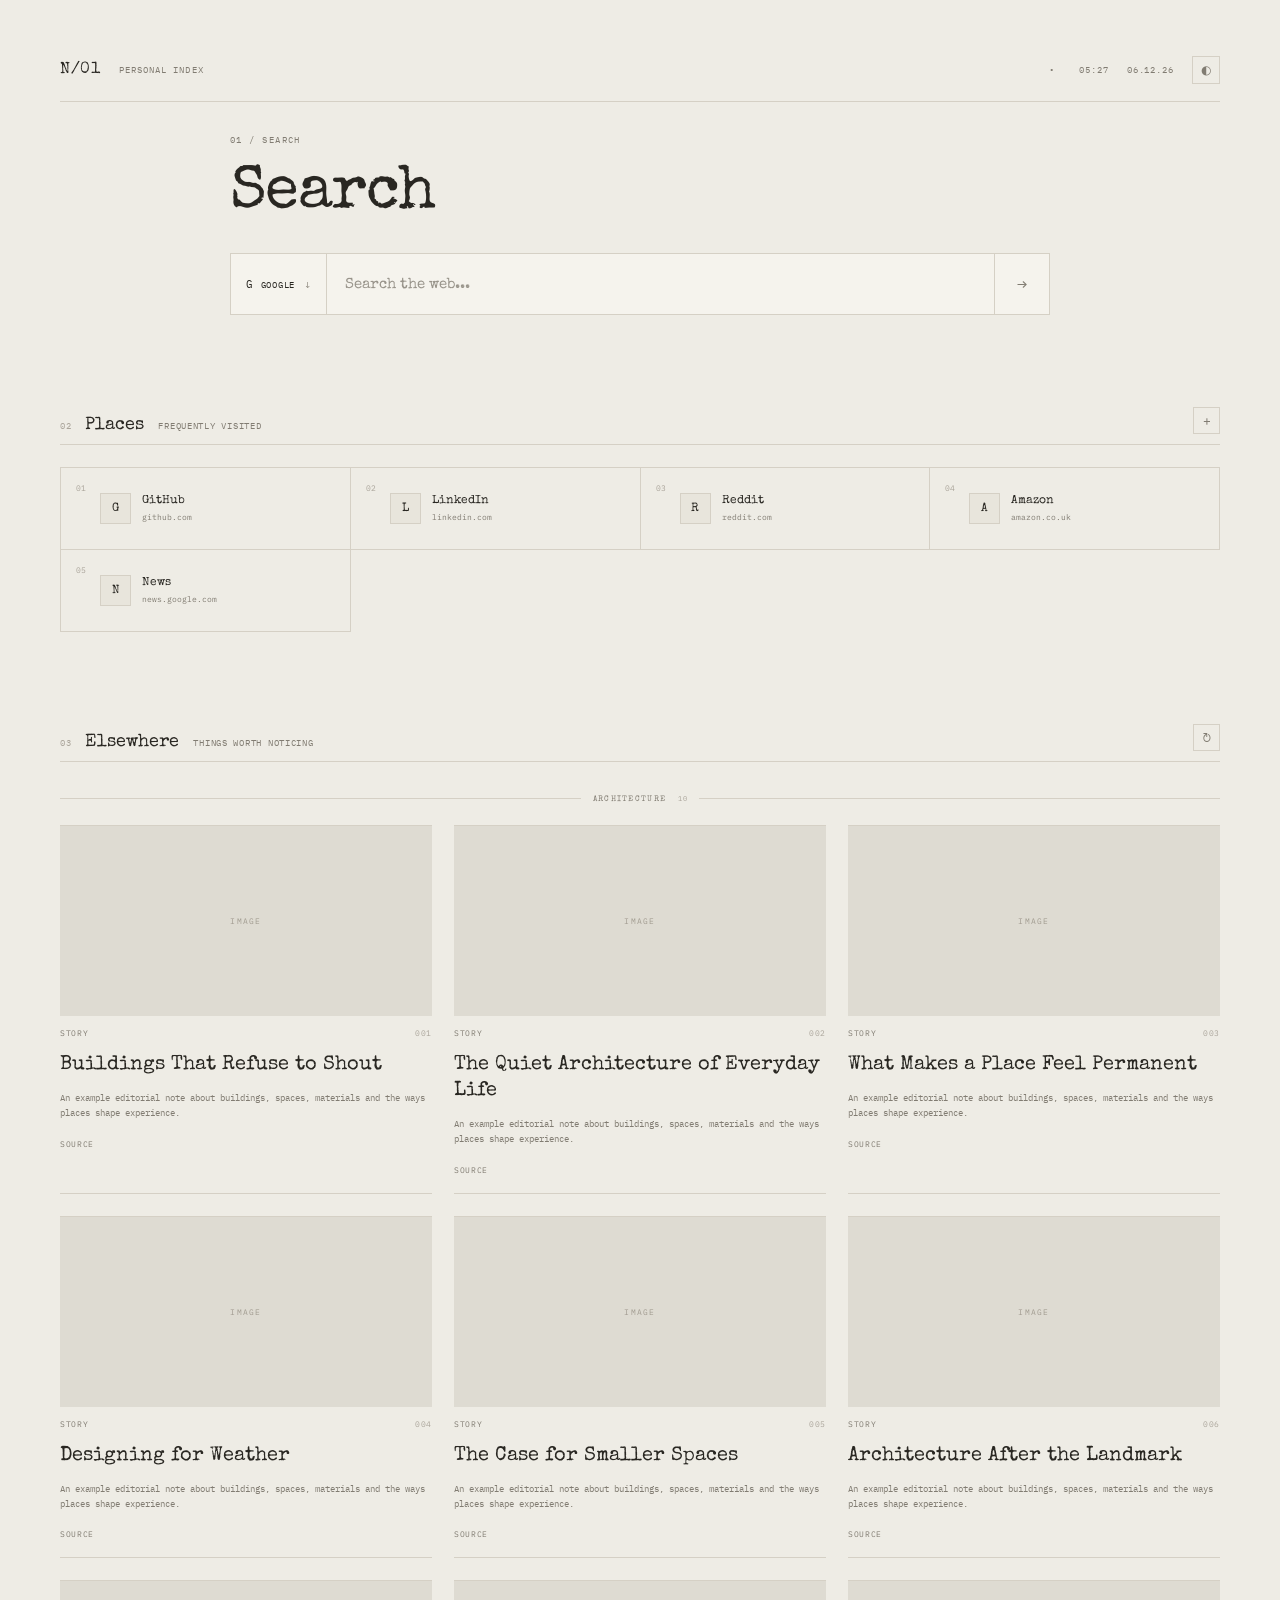
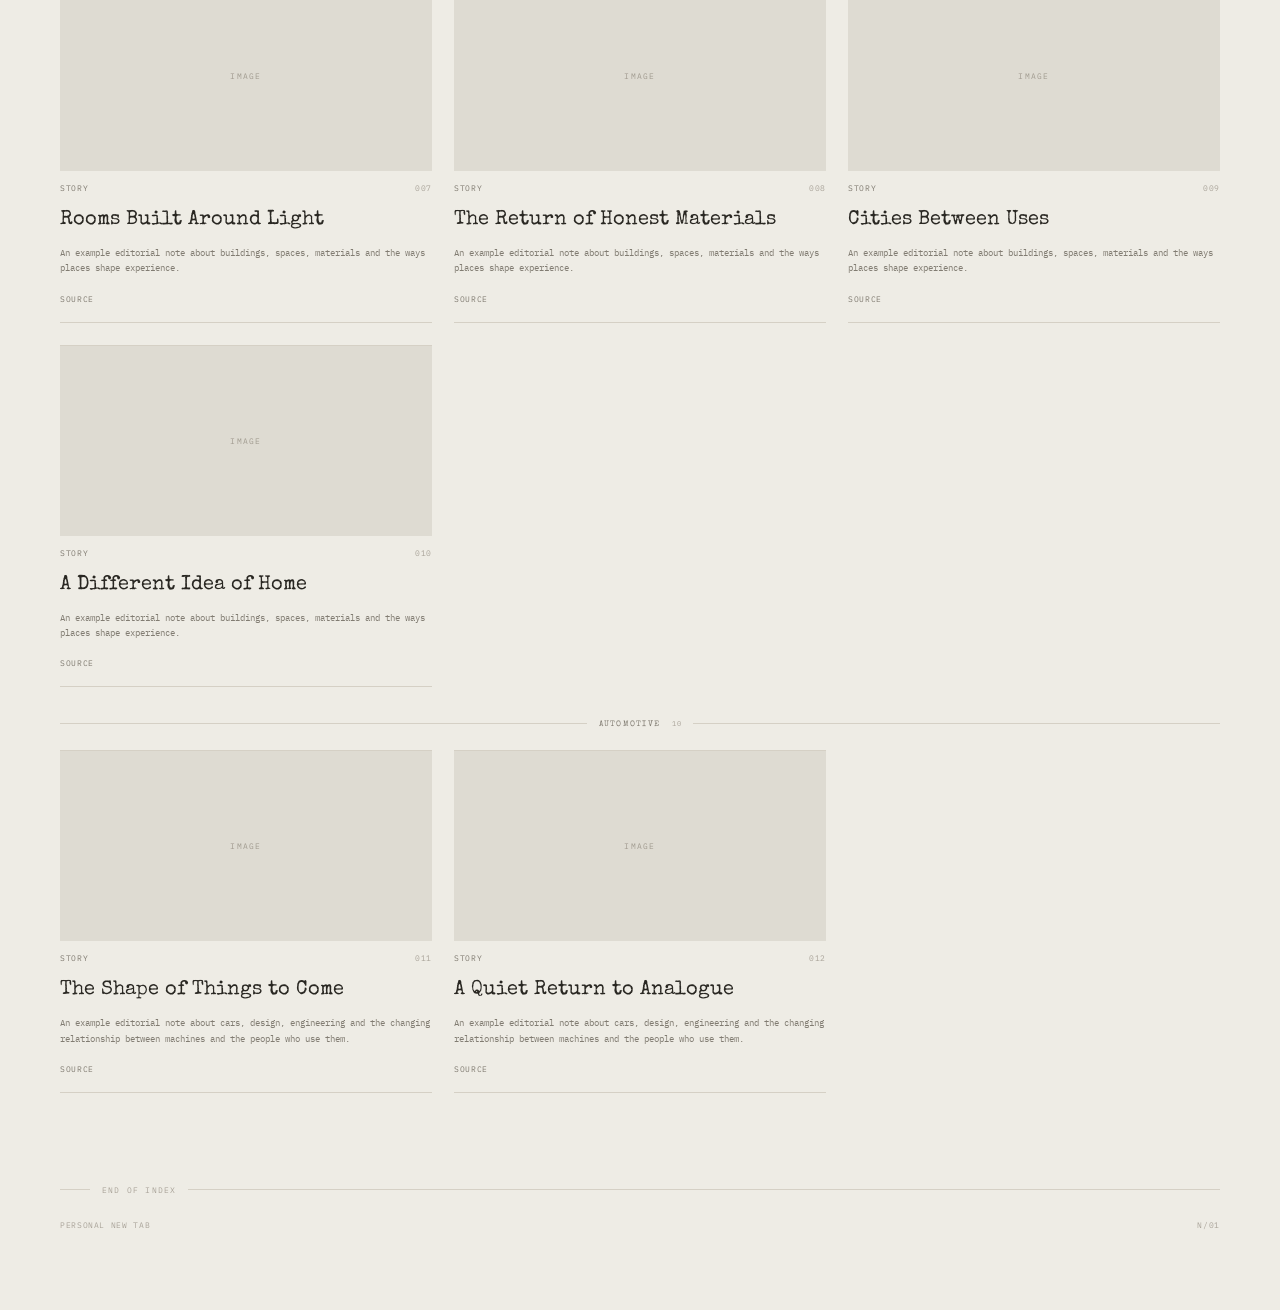
==== index.html @ 95b39cae "Place weather before clock" ====
<!DOCTYPE html>
<html lang="en">

<head>

    <meta charset="UTF-8">

    <meta
        name="viewport"
        content="width=device-width, initial-scale=1.0"
    >

    <title>New Tab</title>

    <link
        rel="preconnect"
        href="https://fonts.googleapis.com"
    >

    <link
        rel="preconnect"
        href="https://fonts.gstatic.com"
        crossorigin
    >

    <link
        href="https://fonts.googleapis.com/css2?family=IBM+Plex+Mono:wght@300;400;500&family=Special+Elite&display=swap"
        rel="stylesheet"
    >

    <link
        rel="stylesheet"
        href="style/main.css"
    >

</head>


<body>


<div class="page">


    <!-- ============================================================
         TOP BAR
         ============================================================ -->

    <header class="topbar">

        <div class="topbar-left">

            <div class="logo">
                N/01
            </div>

            <div class="location">
                PERSONAL INDEX
            </div>

        </div>


        <div class="topbar-right">

            <span
                class="weather"
                id="weather"
                title="Local weather"
                aria-label="Local weather"
                hidden
            >
                •
            </span>

            <span id="clock">
                14:23
            </span>

            <span id="date">
                19.09.26
            </span>

            <button
                class="theme-toggle"
                id="themeToggle"
                type="button"
                aria-label="Toggle light and dark mode"
                title="Toggle light and dark mode"
            >
                ◐
            </button>

        </div>

    </header>



    <!-- ============================================================
         SEARCH
         ============================================================ -->

    <section class="hero">

        <div class="hero-kicker">
            01 / SEARCH
        </div>

        <h1 class="hero-title">
            Search
        </h1>


        <form
            class="search"
            id="searchForm"
        >


            <div class="provider-wrapper">


                <button
                    class="search-provider"
                    id="providerButton"
                    type="button"
                    aria-haspopup="true"
                    aria-expanded="false"
                >

                    <span
                        class="search-provider-mark"
                        id="providerMark"
                    >
                        G
                    </span>

                    <span
                        class="provider-name"
                        id="providerName"
                    >
                        Google
                    </span>

                    <span class="search-provider-arrow">
                        ↓
                    </span>

                </button>


                <div
                    class="provider-menu"
                    id="providerMenu"
                >

                    <button
                        class="provider-option active"
                        data-provider="Google"
                        data-mark="G"
                        type="button"
                    >
                        Google
                    </button>

                    <button
                        class="provider-option"
                        data-provider="ChatGPT"
                        data-mark="C"
                        type="button"
                    >
                        ChatGPT
                    </button>

                    <button
                        class="provider-option"
                        data-provider="DuckDuckGo"
                        data-mark="D"
                        type="button"
                    >
                        DuckDuckGo
                    </button>

                </div>

            </div>


            <input
                id="searchInput"
                type="search"
                placeholder="Search the web..."
                autocomplete="off"
                aria-label="Search the web"
            >


            <button
                class="search-submit"
                type="submit"
                aria-label="Search"
            >
                →
            </button>


        </form>

    </section>



    <!-- ============================================================
         FREQUENT SITES
         ============================================================ -->

    <section class="section">


        <div class="section-header">


            <div class="section-heading">

                <span class="section-number">
                    02
                </span>

                <h2 class="section-title">
                    Places
                </h2>

                <p class="section-description">
                    Frequently visited
                </p>

            </div>


            <button
                class="section-action"
                id="placesEdit"
                type="button"
                aria-label="Choose sites"
                title="Choose sites"
            >
                +
            </button>


        </div>


        <div
            class="site-grid"
            id="siteGrid"
        ></div>


        <div
            class="places-modal"
            id="placesModal"
            hidden
        >

            <div
                class="places-modal-backdrop"
                data-places-close
            ></div>

            <div
                class="places-dialog"
                role="dialog"
                aria-modal="true"
                aria-labelledby="placesDialogTitle"
            >

                <div class="places-dialog-header">

                    <div>

                        <span class="places-dialog-kicker">
                            02 / PLACES
                        </span>

                        <h3
                            class="places-dialog-title"
                            id="placesDialogTitle"
                        >
                            Choose sites
                        </h3>

                    </div>

                    <button
                        class="places-dialog-close"
                        id="placesClose"
                        type="button"
                        aria-label="Close"
                    >
                        ×
                    </button>

                </div>

                <p class="places-dialog-description">
                    Select the sites you want to show on the page.
                </p>

                <div
                    class="places-options"
                    id="placesOptions"
                ></div>

                <div class="places-add">

                    <div class="places-add-heading">
                        Add a site
                    </div>

                    <div class="places-add-fields">

                        <input
                            id="newSiteName"
                            type="text"
                            placeholder="Name"
                            autocomplete="off"
                        >

                        <input
                            id="newSiteUrl"
                            type="url"
                            placeholder="https://example.com"
                            autocomplete="off"
                        >

                        <button
                            class="places-add-button"
                            id="addSiteButton"
                            type="button"
                        >
                            +
                        </button>

                    </div>

                </div>

                <div class="places-dialog-footer">

                    <button
                        class="places-dialog-button"
                        id="placesCancel"
                        type="button"
                    >
                        Cancel
                    </button>

                    <button
                        class="places-dialog-button primary"
                        id="placesSave"
                        type="button"
                    >
                        Save
                    </button>

                </div>

            </div>

        </div>



    <!-- ============================================================
         NEWS
         ============================================================ -->

    <section class="section">


        <div class="section-header">


            <div class="section-heading">

                <span class="section-number">
                    03
                </span>

                <h2 class="section-title">
                    Elsewhere
                </h2>

                <p class="section-description">
                    Things worth noticing
                </p>

            </div>


            <button
                class="section-action"
                type="button"
                aria-label="Refresh articles"
            >
                ↻
            </button>


        </div>


        <div
            class="article-grid"
            id="articleGrid"
        ></div>


        <template id="articleTemplate">

            <article class="article">

                <a
                    class="article-link"
                    href=""
                    target="_blank"
                    rel="noopener noreferrer"
                >

                    <div class="article-image">

                        <img
                            class="article-image-content"
                            src=""
                            alt=""
                            loading="lazy"
                        >

                        <span class="article-image-placeholder">
                            IMAGE
                        </span>

                    </div>

                    <div class="article-meta">

                        <span>
                            STORY
                        </span>

                        <span class="article-number">
                        </span>

                    </div>

                    <div class="article-content">

                        <h3 class="article-title">
                        </h3>

                        <p class="article-description">
                        </p>

                        <div class="article-footer">

                            <span>
                                SOURCE
                            </span>

                        </div>

                    </div>

                </a>

            </article>

        </template>


        <div
            class="article-sentinel"
            id="articleSentinel"
            aria-hidden="true"
        ></div>

    </section>



    <!-- ============================================================
         FOOTER
         ============================================================ -->

    <div class="divider">
        END OF INDEX
    </div>


    <footer class="footer">

        <span>
            PERSONAL NEW TAB
        </span>

        <span>
            N/01
        </span>

    </footer>


</div>


<script src="js/script.js"></script>

</body>

</html>
---- style/main.css ----
/* ================================================================
   DESIGN TOKENS — LIGHT LIMINAL
================================================================ */

:root {

    --background: #eeece5;

    --surface: #f5f3ed;

    --surface-subtle: #e8e5dc;

    --text: #292722;

    --muted: #817c72;

    --faint: #aaa49a;

    --line: #d5d0c5;

    --line-strong: #aaa397;

    --placeholder: #dedbd2;

    --placeholder-text: #a19b90;

    --font-display:
        "Special Elite",
        "Courier New",
        monospace;

    --font-mono:
        "IBM Plex Mono",
        "Courier New",
        monospace;

    --page-width: 1160px;
}


/* ================================================================
   DARK LIMINAL
================================================================ */

body.theme-dark {

    /*
     * Deep, desaturated blue rather than black.
     *
     * The small amount of blue keeps the page feeling cool and
     * nocturnal without turning it into a conventional "dark UI".
     */

    --background: #111820;

    --surface: #171f28;

    --surface-subtle: #202a34;

    --text: #d9dedf;

    --muted: #89949d;

    --faint: #59656f;

    --line: #303b45;

    --line-strong: #4a5863;

    --placeholder: #232d36;

    --placeholder-text: #626f79;
}


/* ================================================================
   SYSTEM THEME
================================================================ */

@media (prefers-color-scheme: dark) {

    body:not(.theme-light) {

        --background: #111820;

        --surface: #171f28;

        --surface-subtle: #202a34;

        --text: #d9dedf;

        --muted: #89949d;

        --faint: #59656f;

        --line: #303b45;

        --line-strong: #4a5863;

        --placeholder: #232d36;

        --placeholder-text: #626f79;
    }
}


/* ================================================================
   RESET
================================================================ */

* {
    box-sizing: border-box;
}

html,
body {
    margin: 0;
    min-height: 100%;
}

body {

    background:
        var(--background);

    color:
        var(--text);

    font-family:
        var(--font-mono);

    -webkit-font-smoothing:
        antialiased;

    transition:
        background 250ms ease,
        color 250ms ease;
}

button,
input {
    font: inherit;
}

button {
    cursor: pointer;
}

a {
    color: inherit;
    text-decoration: none;
}


/* ================================================================
   PAGE
================================================================ */

.page {

    width:
        calc(100% - 40px);

    max-width:
        var(--page-width);

    margin:
        0 auto;

    padding:
        38px 0 80px;
}


/* ================================================================
   WEATHER
================================================================ */

.weather {
    display: inline-grid;
    place-items: center;

    width: 18px;
    height: 18px;

    color: var(--muted);
}

.weather svg {
    width: 16px;
    height: 16px;

    fill: none;
    stroke: currentColor;
    stroke-width: 1.25;
    stroke-linecap: round;
    stroke-linejoin: round;
}


/* ================================================================
   TOP BAR
================================================================ */

.topbar {
    position: sticky;
    top: 0;
    z-index: 100;

    /* existing styles */
    display: flex;
    align-items: center;
    justify-content: space-between;
    height: 64px;
    border-bottom: 1px solid var(--line);
    background: var(--background);
}


.topbar-left {

    display:
        flex;

    align-items:
        center;

    gap:
        18px;
}


.logo {

    font-family:
        var(--font-display);

    font-size:
        16px;

    letter-spacing:
        0.04em;
}


.location {

    color:
        var(--muted);

    font-size:
        9px;

    letter-spacing:
        0.12em;

    text-transform:
        uppercase;
}


.topbar-right {

    display:
        flex;

    align-items:
        center;

    gap:
        18px;

    color:
        var(--muted);

    font-size:
        9px;

    letter-spacing:
        0.1em;

    text-transform:
        uppercase;
}


/* ================================================================
   THEME TOGGLE
================================================================ */

.theme-toggle {

    width:
        28px;

    height:
        28px;

    padding:
        0;

    border:
        1px solid var(--line);

    background:
        transparent;

    color:
        var(--muted);

    font-size:
        12px;

    line-height:
        1;

    transition:
        color 150ms ease,
        border-color 150ms ease;
}

.theme-toggle:hover {

    color:
        var(--text);

    border-color:
        var(--line-strong);
}


/* ================================================================
   HERO / SEARCH
================================================================ */

.hero {

    padding-top: 32px;

    width:
        min(820px, 100%);

    margin:
        0 auto;
}


.hero-kicker {

    margin-bottom:
        18px;

    color:
        var(--muted);

    font-size:
        9px;

    letter-spacing:
        0.16em;

    text-transform:
        uppercase;
}


.hero-title {

    margin:
        0 0 28px;

    font-family:
        var(--font-display);

    font-size:
        clamp(34px, 6vw, 62px);

    font-weight:
        normal;

    line-height:
        1;

    letter-spacing:
        -0.025em;
}


/* ================================================================
   SEARCH
================================================================ */

.search {

    display:
        flex;

    align-items:
        center;

    height:
        62px;

    border:
        1px solid var(--line);

    background:
        var(--surface);

    transition:
        border-color 150ms ease,
        background 150ms ease;
}


.search:focus-within {

    border-color:
        var(--line-strong);
}


.provider-wrapper {

    position:
        relative;

    height:
        100%;
}


.search-provider {

    display:
        flex;

    align-items:
        center;

    height:
        100%;

    padding:
        0 15px;

    border:
        0;

    border-right:
        1px solid var(--line);

    background:
        transparent;

    color:
        var(--text);

    font-size:
        9px;

    letter-spacing:
        0.08em;

    text-transform:
        uppercase;

    white-space:
        nowrap;
}


.search-provider-mark {

    margin-right:
        7px;

    font-size:
        11px;
}


.search-provider-arrow {

    margin-left:
        10px;

    color:
        var(--muted);
}


.search input {

    flex:
        1;

    min-width:
        0;

    height:
        100%;

    padding:
        0 18px;

    border:
        0;

    outline:
        0;

    background:
        transparent;

    color:
        var(--text);

    font-family:
        var(--font-display);

    font-size:
        15px;
}


.search input::placeholder {

    color:
        var(--muted);

    opacity:
        0.8;
}


.search-submit {

    width:
        55px;

    height:
        100%;

    border:
        0;

    border-left:
        1px solid var(--line);

    background:
        transparent;

    color:
        var(--muted);

    font-size:
        17px;
}


.search-submit:hover {

    color:
        var(--text);
}


/* ================================================================
   SEARCH PROVIDER MENU
================================================================ */

.provider-menu {

    position:
        absolute;

    top:
        68px;

    left:
        0;

    z-index:
        20;

    width:
        165px;

    padding:
        5px;

    border:
        1px solid var(--line);

    background:
        var(--surface);

    box-shadow:
        0 12px 30px rgba(20,30,40,0.08);

    display:
        none;
}


.provider-menu.open {
    display:
        block;
}


.provider-option {

    display:
        block;

    width:
        100%;

    padding:
        9px 10px;

    border:
        0;

    background:
        transparent;

    color:
        var(--muted);

    text-align:
        left;

    font-size:
        9px;

    letter-spacing:
        0.08em;

    text-transform:
        uppercase;
}


.provider-option:hover,
.provider-option.active {

    background:
        var(--surface-subtle);

    color:
        var(--text);
}


/* ================================================================
   SECTIONS
================================================================ */

.section {

    margin-top:
        92px;
}


.section-header {

    display:
        flex;

    align-items:
        flex-end;

    justify-content:
        space-between;

    margin-bottom:
        22px;

    padding-bottom:
        10px;

    border-bottom:
        1px solid var(--line);
}


.section-heading {

    display:
        flex;

    align-items:
        baseline;

    gap:
        14px;
}


.section-number {

    color:
        var(--faint);

    font-size:
        9px;

    letter-spacing:
        0.08em;
}


.section-title {

    margin:
        0;

    font-family:
        var(--font-display);

    font-size:
        18px;

    font-weight:
        normal;
}


.section-description {

    margin:
        0;

    color:
        var(--muted);

    font-size:
        9px;

    text-transform:
        uppercase;

    letter-spacing:
        0.08em;
}


.section-action {

    width:
        27px;

    height:
        27px;

    padding:
        0;

    border:
        1px solid var(--line);

    background:
        transparent;

    color:
        var(--muted);

    font-size:
        13px;
}


.section-action:hover {

    color:
        var(--text);

    border-color:
        var(--line-strong);
}


/* ================================================================
   FREQUENT SITES
================================================================ */

.site-grid {

    display:
        grid;

    grid-template-columns:
        repeat(4, minmax(0, 1fr));

    border-top:
        1px solid var(--line);

    border-left:
        1px solid var(--line);
}


.site {

    position:
        relative;

    display:
        flex;

    align-items:
        center;

    min-height:
        82px;

    padding:
        15px;

    border-right:
        1px solid var(--line);

    border-bottom:
        1px solid var(--line);

    background:
        transparent;
}


.site:hover {

    background:
        var(--surface);
}


.site-index {

    align-self:
        flex-start;

    margin-right:
        14px;

    color:
        var(--faint);

    font-size:
        8px;
}


.site-icon {

    width:
        31px;

    height:
        31px;

    flex:
        0 0 auto;

    display:
        grid;

    place-items:
        center;

    margin-right:
        11px;

    border:
        1px solid var(--line);

    background:
        var(--surface-subtle);

    font-family:
        var(--font-display);

    font-size:
        12px;
}


.site-info {
    min-width:
        0;
}


.site-name {

    display:
        block;

    overflow:
        hidden;

    font-family:
        var(--font-display);

    font-size:
        12px;

    white-space:
        nowrap;

    text-overflow:
        ellipsis;
}


.site-url {

    display:
        block;

    margin-top:
        5px;

    overflow:
        hidden;

    color:
        var(--muted);

    font-size:
        8px;

    white-space:
        nowrap;

    text-overflow:
        ellipsis;
}


.site-remove {

    position:
        absolute;

    top:
        6px;

    right:
        7px;

    width:
        17px;

    height:
        17px;

    padding:
        0;

    border:
        0;

    background:
        transparent;

    color:
        var(--faint);

    font-size:
        13px;
}


.site-remove:hover {

    color:
        var(--text);
}


/* ================================================================
   ARTICLE CATEGORY MARKERS
================================================================ */

.article-category-marker {
    grid-column: 1 / -1;

    display: flex;
    align-items: center;

    gap: 12px;

    margin: 10px 0 0;

    color: var(--faint);

    font-size: 8px;

    letter-spacing: 0.16em;
    text-transform: uppercase;
}

.article-category-rule {
    flex: 1;

    height: 1px;

    background: var(--line);
}

.article-category-label {
    font-family: var(--font-display);

    color: var(--muted);

    white-space: nowrap;
}

.article-category-count {
    color: var(--faint);

    font-size: 7px;
    letter-spacing: 0.08em;
}



/* ================================================================
   ARTICLES
================================================================ */

.article-grid {

    display:
        grid;

    grid-template-columns:
        repeat(3, minmax(0, 1fr));

    gap:
        22px;
}


.article {

    display:
        flex;

    flex-direction:
        column;

    min-width:
        0;

    border-top:
        1px solid var(--line);

    border-bottom:
        1px solid var(--line);

    background:
        transparent;
}


.article:hover {

    background:
        var(--surface);
}


.article-image {

    width:
        100%;

    height:
        190px;

    display:
        grid;

    place-items:
        center;

    background:
        var(--placeholder);

    color:
        var(--placeholder-text);

    font-size:
        8px;

    letter-spacing:
        0.16em;
}


.article-meta {

    display:
        flex;

    align-items:
        center;

    justify-content:
        space-between;

    padding:
        12px 0 0;

    color:
        var(--muted);

    font-size:
        8px;

    letter-spacing:
        0.08em;

    text-transform:
        uppercase;
}


.article-number {

    color:
        var(--faint);
}


.article-content {

    padding:
        14px 0 18px;
}


.article-title {

    margin:
        0;

    font-family:
        var(--font-display);

    font-size:
        20px;

    font-weight:
        normal;

    line-height:
        1.3;
}


.article-description {

    margin:
        12px 0 18px;

    color:
        var(--muted);

    font-size:
        9px;

    line-height:
        1.7;
}


.article-footer {

    display:
        flex;

    justify-content:
        space-between;

    color:
        var(--muted);

    font-size:
        8px;

    letter-spacing:
        0.08em;

    text-transform:
        uppercase;
}


/* ================================================================
   DIVIDER / FOOTER
================================================================ */

.divider {

    display:
        flex;

    align-items:
        center;

    gap:
        12px;

    margin-top:
        90px;

    color:
        var(--faint);

    font-size:
        8px;

    letter-spacing:
        0.15em;

    text-transform:
        uppercase;
}


.divider::before {

    content:
        "";

    width:
        30px;

    height:
        1px;

    background:
        var(--line);
}


.divider::after {

    content:
        "";

    flex:
        1;

    height:
        1px;

    background:
        var(--line);
}


.footer {

    display:
        flex;

    justify-content:
        space-between;

    margin-top:
        25px;

    color:
        var(--faint);

    font-size:
        8px;

    letter-spacing:
        0.08em;

    text-transform:
        uppercase;
}


/* ================================================================
   MOBILE
================================================================ */

@media (max-width: 699px) {

    .page {

        width:
            calc(100% - 28px);

        padding:
            24px 0 55px;
    }


    .topbar {

        margin-bottom:
            55px;
    }


    .location {

        display:
            none;
    }


    .topbar-right {

        gap:
            10px;
    }


    .hero-title {

        font-size:
            clamp(34px, 12vw, 58px);
    }


    .search {

        height:
            56px;
    }


    .search-provider {

        padding:
            0 11px;
    }


    .search-provider .provider-name,
    .search-provider-arrow {

        display:
            none;
    }


    .search input {

        padding:
            0 12px;

        font-size:
            14px;
    }


    .section {

        margin-top:
            65px;
    }


    .section-header {

        align-items:
            center;
    }


    .section-description {

        display:
            none;
    }


    .site-grid {

        grid-template-columns:
            repeat(2, minmax(0, 1fr));
    }


    .site {

        min-height:
            70px;

        padding:
            10px;
    }


    .site-index {

        display:
            none;
    }


    .article-grid {

        grid-template-columns:
            1fr;

        gap:
            35px;
    }


    .article-image {

        height:
            180px;
    }


    .article-title {

        font-size:
            19px;
    }


    .divider {

        margin-top:
            65px;
    }
}


/* ================================================================
   VERY SMALL MOBILE
================================================================ */

@media (max-width: 380px) {

    .site-grid {

        grid-template-columns:
            1fr;
    }


    .hero-title {

        font-size:
            36px;
    }
}


/* ================================================================
   DYNAMIC ARTICLE IMAGES
================================================================ */

.article-link {
    display: block;
    height: 100%;
}


.article-image {
    position: relative;
    overflow: hidden;
}


.article-image-content {
    display: block;
    width: 100%;
    height: 100%;
    object-fit: cover;
}


.article-image-placeholder {
    position: absolute;
    inset: 0;

    display: grid;
    place-items: center;

    color: var(--placeholder-text);
}


.article-image-content[hidden],
.article-image-placeholder[hidden] {
    display: none;
}


.article-error {
    grid-column: 1 / -1;

    margin: 0;
    padding: 32px 0;

    color: var(--muted);

    font-size: 9px;
    line-height: 1.7;
    text-transform: uppercase;
    letter-spacing: 0.08em;
}


/* ================================================================
   INFINITE ARTICLE SCROLL
================================================================ */

.article-sentinel {
    width: 100%;
    height: 1px;
    margin-top: 1px;
}


/* ================================================================
   PLACES DIALOG
================================================================ */

body.places-modal-open {
    overflow: hidden;
}


.places-modal {
    position: fixed;
    inset: 0;
    z-index: 200;
}


.places-modal-backdrop {
    position: absolute;
    inset: 0;
    background: rgba(20, 25, 30, 0.38);
}


.places-dialog {
    position: relative;
    width: min(520px, calc(100% - 28px));
    max-height: calc(100vh - 40px);
    margin: 20px auto;
    overflow: auto;
    padding: 24px;
    border: 1px solid var(--line-strong);
    background: var(--surface);
    box-shadow: 0 24px 70px rgba(20, 25, 30, 0.18);
}


.places-dialog-header {
    display: flex;
    align-items: flex-start;
    justify-content: space-between;
    gap: 20px;
}


.places-dialog-kicker {
    display: block;
    margin-bottom: 8px;
    color: var(--muted);
    font-size: 8px;
    letter-spacing: 0.16em;
}


.places-dialog-title {
    margin: 0;
    font-family: var(--font-display);
    font-size: 22px;
    font-weight: normal;
}


.places-dialog-close {
    width: 28px;
    height: 28px;
    flex: 0 0 auto;
    padding: 0;
    border: 1px solid var(--line);
    background: transparent;
    color: var(--muted);
    font-size: 16px;
    line-height: 1;
}

.places-dialog-close:hover {
    color: var(--text);
    border-color: var(--line-strong);
}


.places-dialog-description {
    margin: 12px 0 18px;
    color: var(--muted);
    font-size: 9px;
    line-height: 1.7;
}


.places-options {
    border-top: 1px solid var(--line);
    border-left: 1px solid var(--line);
}


.places-option {
    display: flex;
    align-items: center;
    gap: 11px;
    min-height: 58px;
    padding: 10px 11px;
    border-right: 1px solid var(--line);
    border-bottom: 1px solid var(--line);
    cursor: pointer;
}

.places-option:hover {
    background: var(--surface-subtle);
}


.places-option input {
    width: 14px;
    height: 14px;
    margin: 0;
    accent-color: var(--text);
}


.places-option-icon {
    width: 27px;
    height: 27px;
    display: grid;
    place-items: center;
    flex: 0 0 auto;
    border: 1px solid var(--line);
    background: var(--surface-subtle);
    font-family: var(--font-display);
    font-size: 11px;
}


.places-option-info {
    min-width: 0;
    flex: 1;
}


.places-option-name,
.places-option-url {
    display: block;
    overflow: hidden;
    white-space: nowrap;
    text-overflow: ellipsis;
}

.places-option-name {
    font-family: var(--font-display);
    font-size: 11px;
}

.places-option-url {
    margin-top: 4px;
    color: var(--muted);
    font-size: 8px;
}


.places-option-remove {
    width: 22px;
    height: 22px;
    flex: 0 0 auto;
    padding: 0;
    border: 0;
    background: transparent;
    color: var(--faint);
    font-size: 14px;
}

.places-option-remove:hover {
    color: var(--text);
}


.places-add {
    margin-top: 18px;
    padding-top: 16px;
    border-top: 1px solid var(--line);
}


.places-add-heading {
    margin-bottom: 9px;
    color: var(--muted);
    font-size: 8px;
    letter-spacing: 0.12em;
    text-transform: uppercase;
}


.places-add-fields {
    display: grid;
    grid-template-columns: 1fr 1.5fr 34px;
    gap: 8px;
}


.places-add-fields input {
    min-width: 0;
    height: 35px;
    padding: 0 10px;
    border: 1px solid var(--line);
    outline: 0;
    background: transparent;
    color: var(--text);
    font-size: 9px;
}

.places-add-fields input:focus {
    border-color: var(--line-strong);
}


.places-add-button {
    height: 35px;
    padding: 0;
    border: 1px solid var(--line);
    background: transparent;
    color: var(--muted);
    font-size: 15px;
}

.places-add-button:hover {
    color: var(--text);
    border-color: var(--line-strong);
}


.places-dialog-footer {
    display: flex;
    justify-content: flex-end;
    gap: 8px;
    margin-top: 20px;
}


.places-dialog-button {
    min-width: 82px;
    height: 35px;
    padding: 0 12px;
    border: 1px solid var(--line);
    background: transparent;
    color: var(--muted);
    font-size: 9px;
    letter-spacing: 0.06em;
    text-transform: uppercase;
}

.places-dialog-button:hover {
    color: var(--text);
    border-color: var(--line-strong);
}

.places-dialog-button.primary {
    background: var(--surface-subtle);
    color: var(--text);
}


@media (max-width: 520px) {

    .places-dialog {
        margin: 12px auto;
        padding: 18px;
    }

    .places-add-fields {
        grid-template-columns: 1fr;
    }

    .places-add-button {
        width: 100%;
    }
}
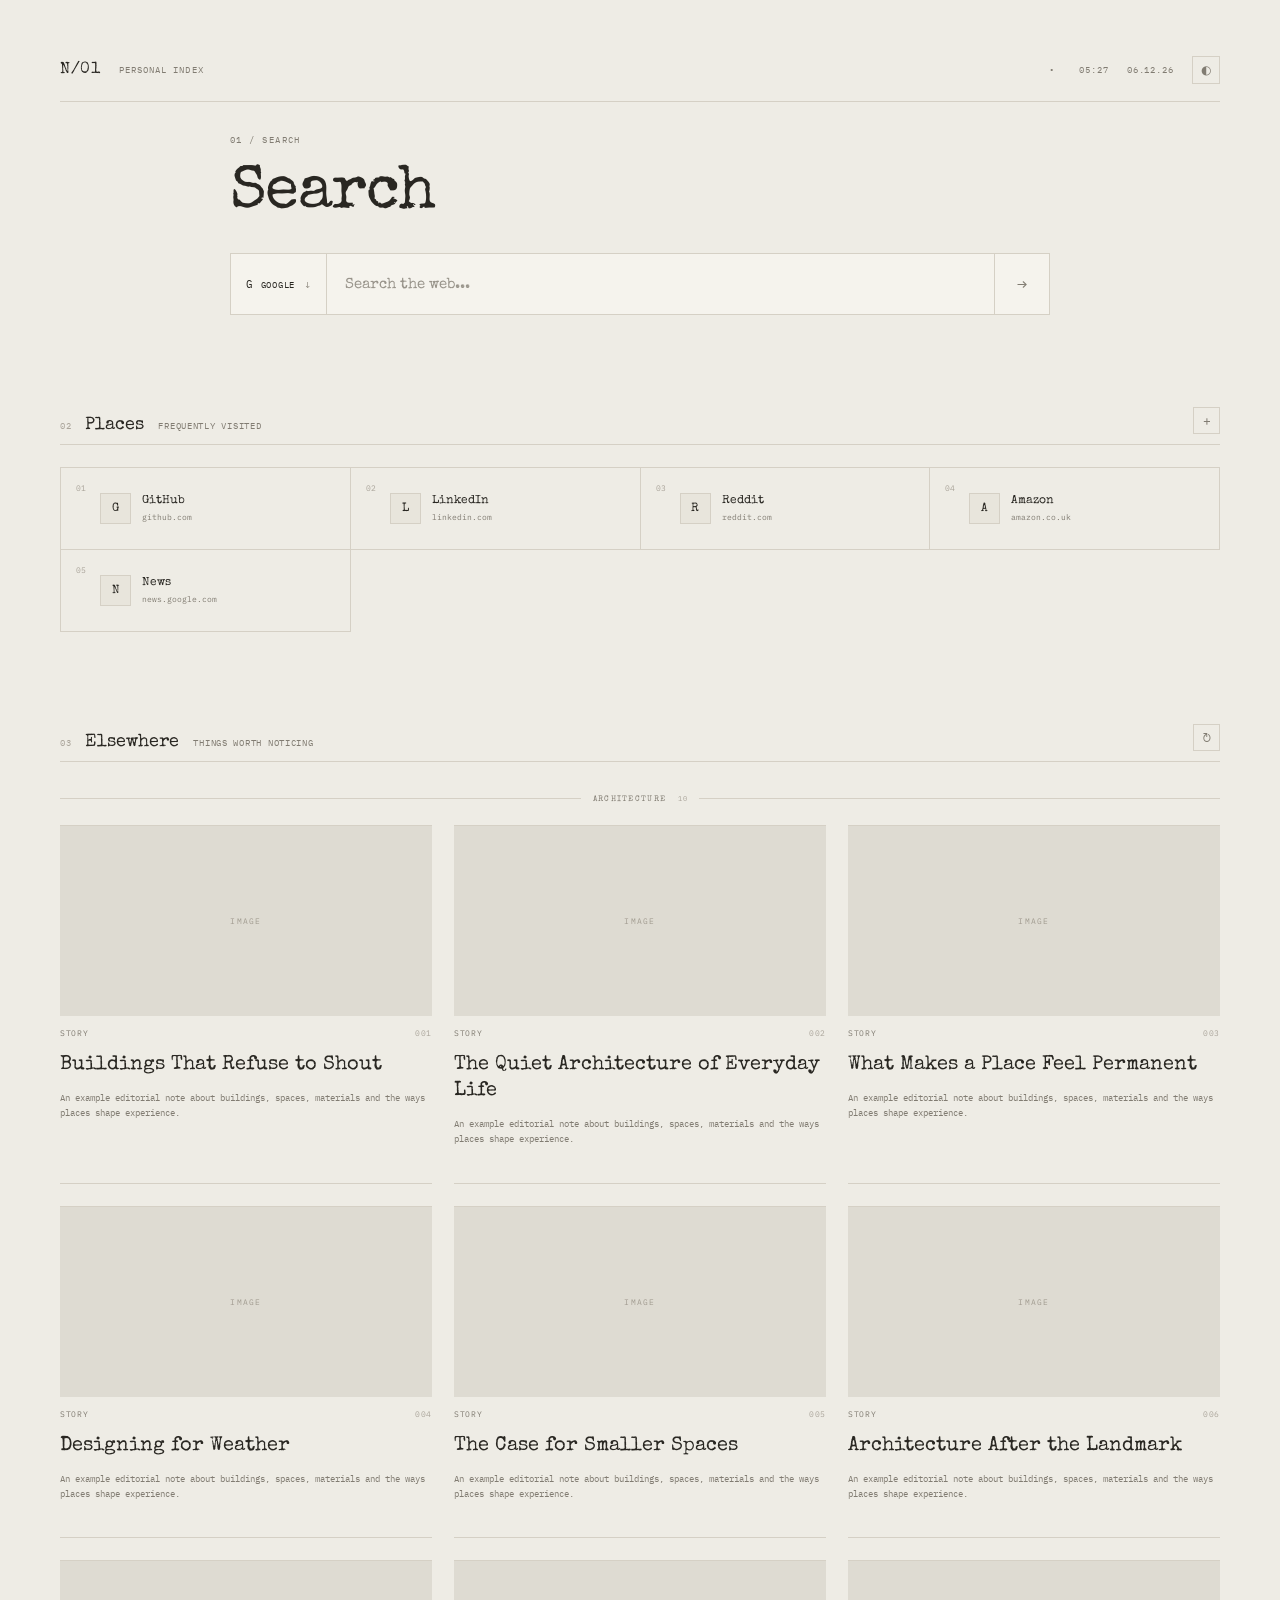
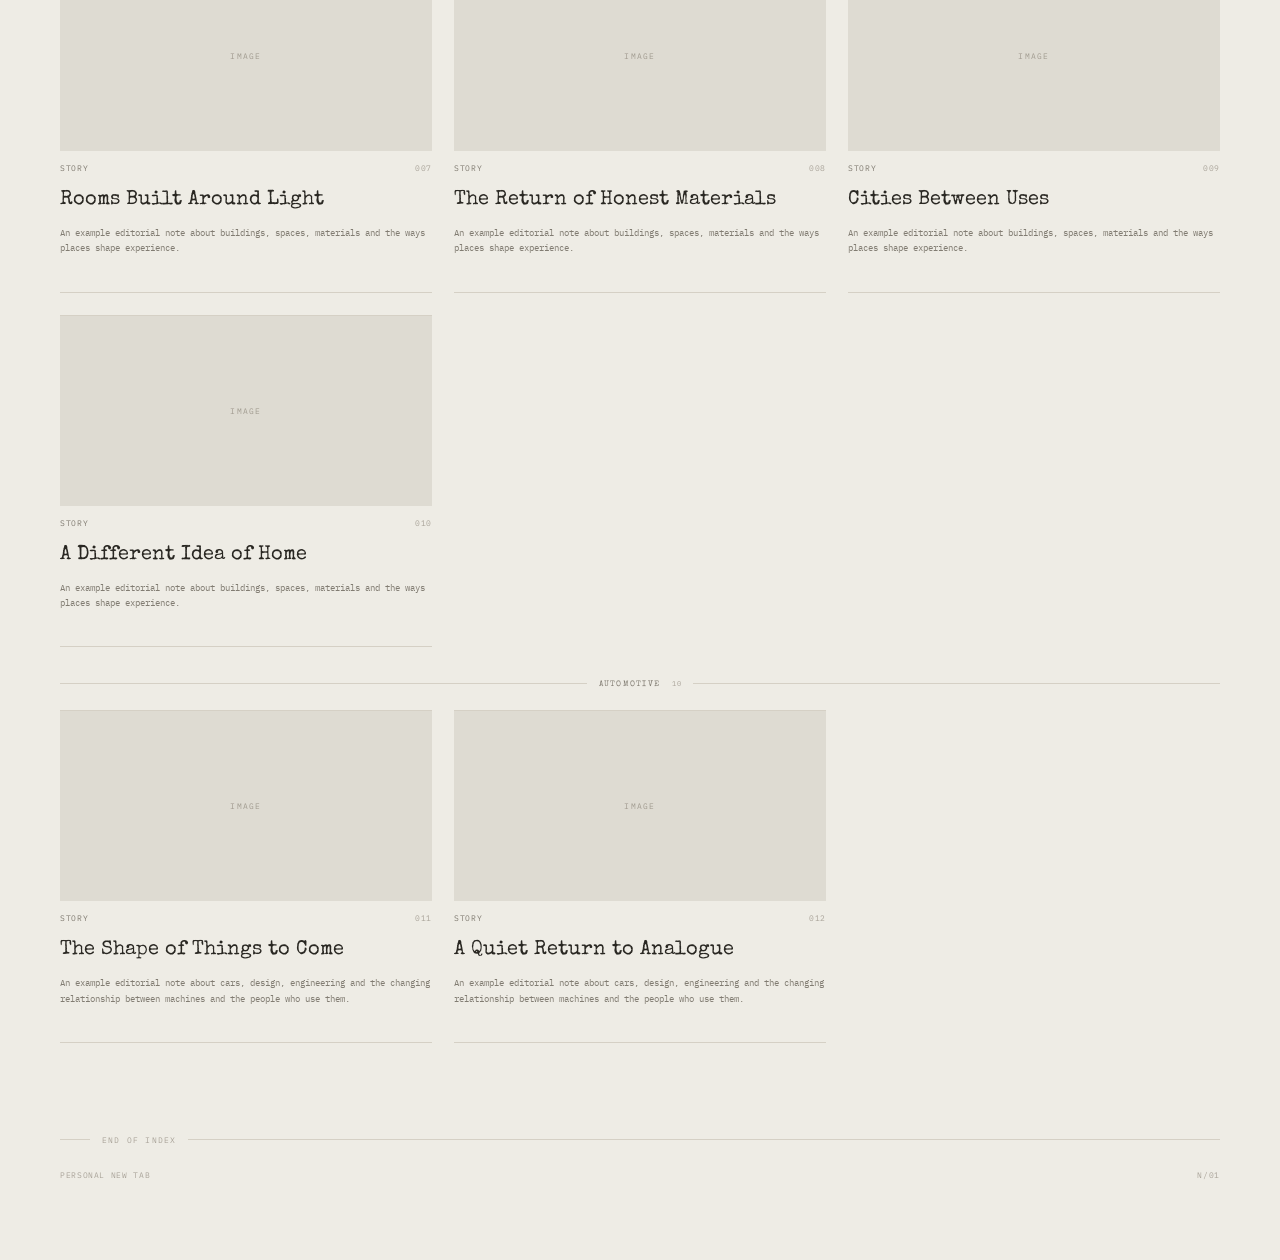
==== commit 143465af: "Make article refresh button functional" ====
--- a/index.html
+++ b/index.html
@@ -402,8 +402,10 @@
 
             <button
                 class="section-action"
+                id="refreshArticles"
                 type="button"
                 aria-label="Refresh articles"
+                title="Refresh articles"
             >
                 ↻
             </button>
@@ -465,8 +467,7 @@
 
                         <div class="article-footer">
 
-                            <span>
-                                SOURCE
+                            <span class="article-source">
                             </span>
 
                         </div>
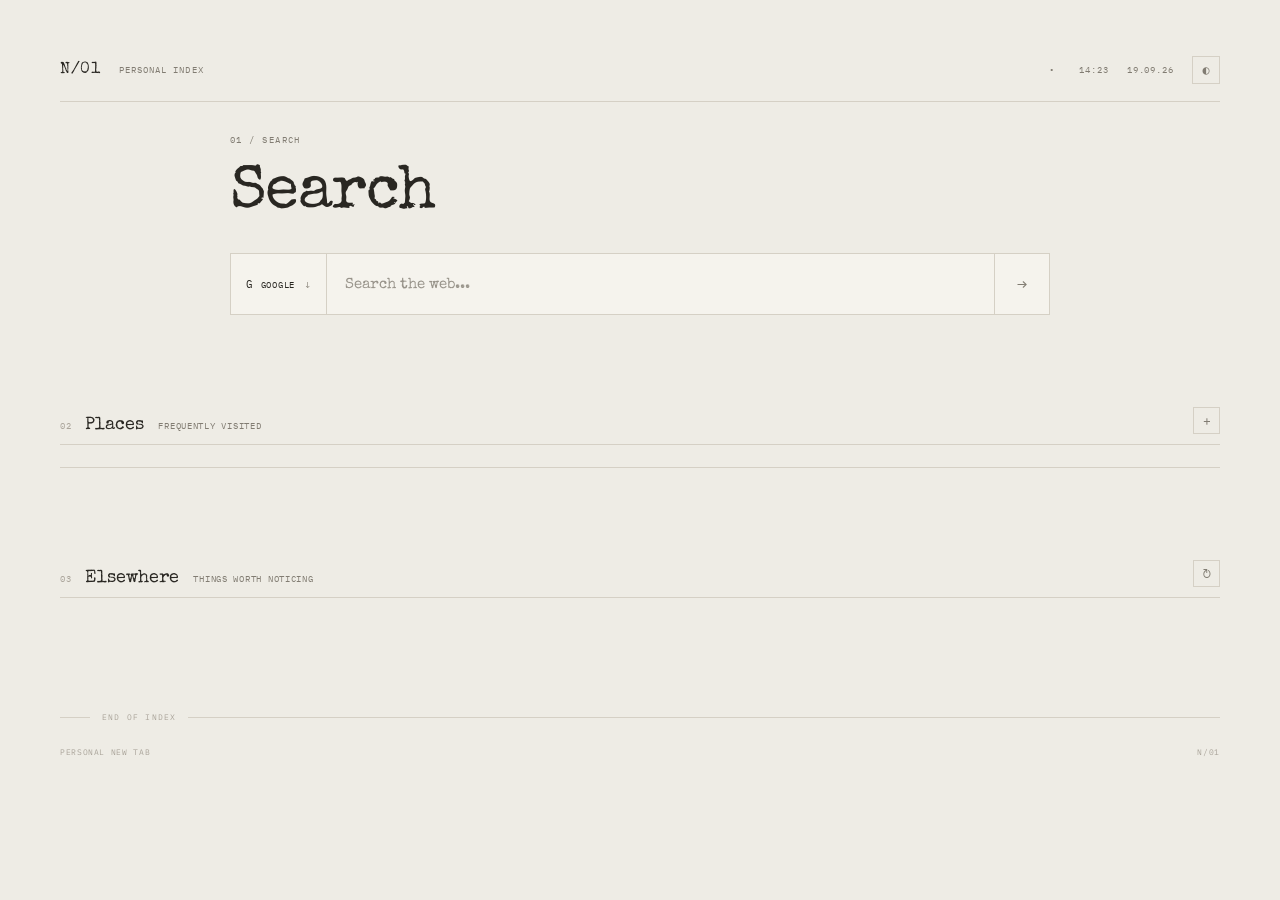
==== commit 4d25fdfa: "Redesign Places manager markup" ====
--- a/index.html
+++ b/index.html
@@ -288,7 +288,7 @@
                             class="places-dialog-title"
                             id="placesDialogTitle"
                         >
-                            Choose sites
+                            Manage places
                         </h3>
 
                     </div>
@@ -305,64 +305,111 @@
                 </div>
 
                 <p class="places-dialog-description">
-                    Select the sites you want to show on the page.
+                    Choose a site to edit, or add a new one below.
                 </p>
 
                 <div
-                    class="places-options"
-                    id="placesOptions"
+                    class="places-list"
+                    id="placesList"
                 ></div>
 
-                <div class="places-add">
-
-                    <div class="places-add-heading">
-                        Add a site
-                    </div>
-
-                    <div class="places-add-fields">
-
-                        <input
-                            id="newSiteName"
-                            type="text"
-                            placeholder="Name"
-                            autocomplete="off"
+                <div class="places-editor">
+
+                    <div class="places-editor-header">
+
+                        <span
+                            class="places-editor-kicker"
+                            id="placesEditorKicker"
                         >
-
-                        <input
-                            id="newSiteUrl"
-                            type="url"
-                            placeholder="https://example.com"
-                            autocomplete="off"
+                            ADD SITE
+                        </span>
+
+                        <span
+                            class="places-editor-status"
+                            id="placesEditorStatus"
+                            aria-live="polite"
+                            hidden
+                        ></span>
+
+                    </div>
+
+                    <div class="places-editor-fields">
+
+                        <label class="places-field">
+
+                            <span>
+                                Name
+                            </span>
+
+                            <input
+                                id="siteNameInput"
+                                type="text"
+                                placeholder="Site name"
+                                autocomplete="off"
+                            >
+
+                        </label>
+
+                        <label class="places-field">
+
+                            <span>
+                                URL
+                            </span>
+
+                            <input
+                                id="siteUrlInput"
+                                type="url"
+                                placeholder="https://example.com"
+                                autocomplete="off"
+                            >
+
+                        </label>
+
+                    </div>
+
+                    <div class="places-editor-actions">
+
+                        <button
+                            class="places-dialog-button danger"
+                            id="removeSiteButton"
+                            type="button"
+                            hidden
                         >
-
-                        <button
-                            class="places-add-button"
-                            id="addSiteButton"
-                            type="button"
-                        >
-                            +
+                            Remove
                         </button>
 
+                        <div class="places-editor-primary">
+
+                            <button
+                                class="places-dialog-button"
+                                id="newSiteButton"
+                                type="button"
+                            >
+                                New site
+                            </button>
+
+                            <button
+                                class="places-dialog-button primary"
+                                id="saveSiteButton"
+                                type="button"
+                            >
+                                Add site
+                            </button>
+
+                        </div>
+
                     </div>
 
                 </div>
 
                 <div class="places-dialog-footer">
-
-                    <button
-                        class="places-dialog-button"
-                        id="placesCancel"
-                        type="button"
-                    >
-                        Cancel
-                    </button>
 
                     <button
                         class="places-dialog-button primary"
-                        id="placesSave"
+                        id="placesDone"
                         type="button"
                     >
-                        Save
+                        Done
                     </button>
 
                 </div>
@@ -370,7 +417,6 @@
             </div>
 
         </div>
-
 
 
     <!-- ============================================================
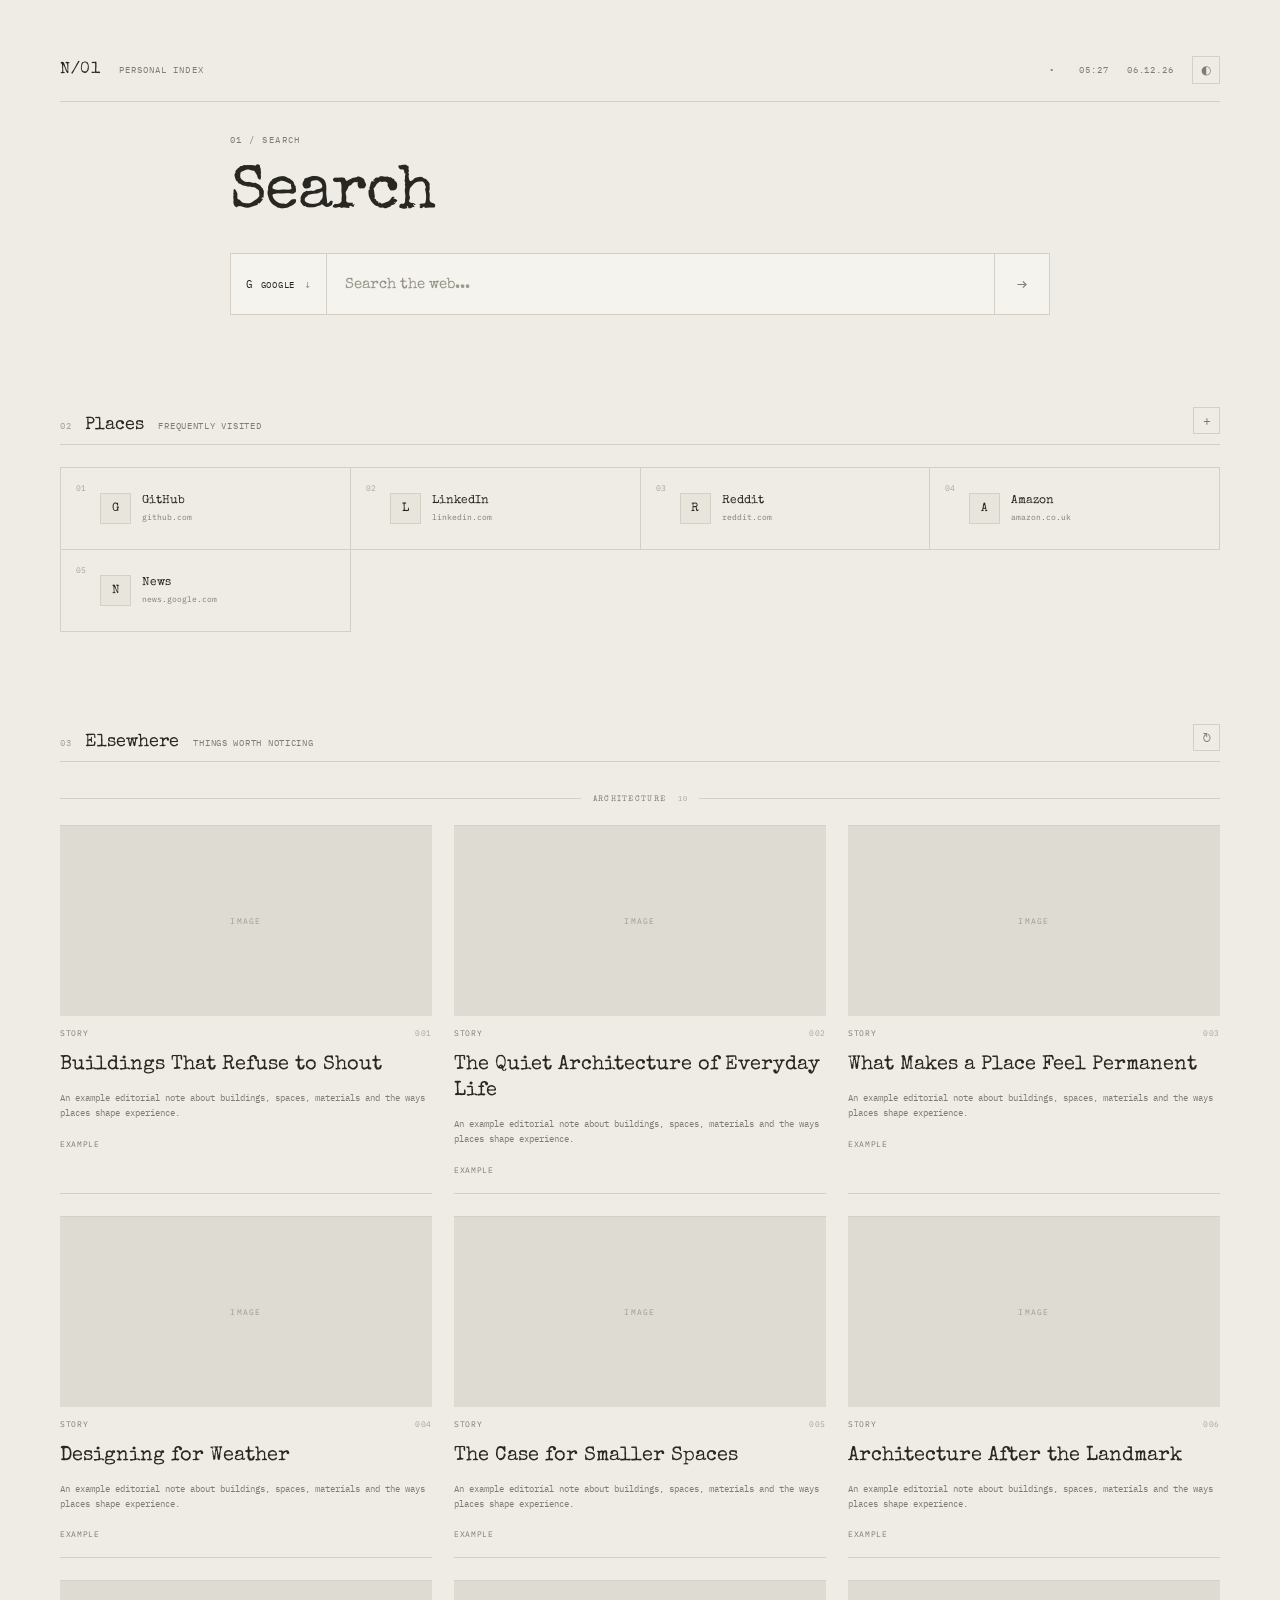
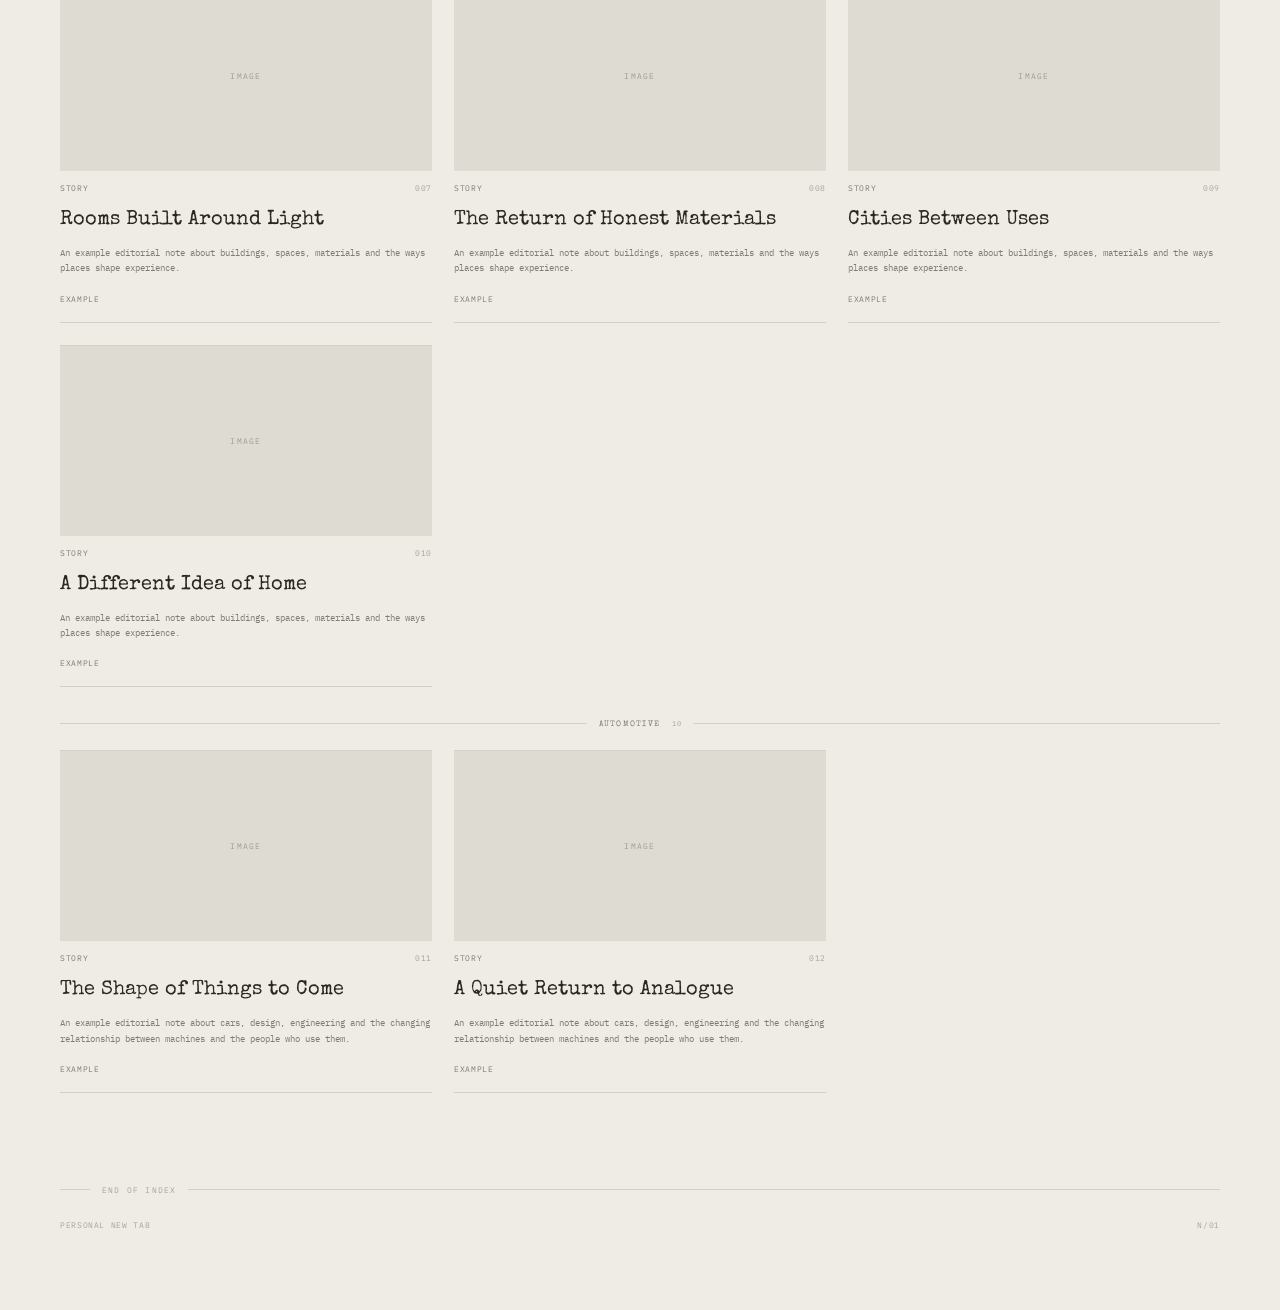
==== commit 0ffadb52: "Remove redundant New site control" ====
--- a/index.html
+++ b/index.html
@@ -381,14 +381,6 @@
                         <div class="places-editor-primary">
 
                             <button
-                                class="places-dialog-button"
-                                id="newSiteButton"
-                                type="button"
-                            >
-                                New site
-                            </button>
-
-                            <button
                                 class="places-dialog-button primary"
                                 id="saveSiteButton"
                                 type="button"
--- a/style/main.css
+++ b/style/main.css
@@ -1552,256 +1552,593 @@
 .places-modal-backdrop {
     position: absolute;
     inset: 0;
-    background: rgba(20, 25, 30, 0.38);
+
+    background:
+        rgba(20, 25, 30, 0.38);
 }
 
 
 .places-dialog {
     position: relative;
-    width: min(520px, calc(100% - 28px));
-    max-height: calc(100vh - 40px);
-    margin: 20px auto;
-    overflow: auto;
-    padding: 24px;
-    border: 1px solid var(--line-strong);
-    background: var(--surface);
-    box-shadow: 0 24px 70px rgba(20, 25, 30, 0.18);
+
+    width:
+        min(540px, calc(100% - 28px));
+
+    max-height:
+        calc(100vh - 40px);
+
+    margin:
+        20px auto;
+
+    overflow:
+        auto;
+
+    padding:
+        24px;
+
+    border:
+        1px solid var(--line-strong);
+
+    background:
+        var(--surface);
+
+    box-shadow:
+        0 24px 70px rgba(20,25,30,0.18);
 }
 
 
 .places-dialog-header {
-    display: flex;
-    align-items: flex-start;
-    justify-content: space-between;
-    gap: 20px;
+    display:
+        flex;
+
+    align-items:
+        flex-start;
+
+    justify-content:
+        space-between;
+
+    gap:
+        20px;
 }
 
 
 .places-dialog-kicker {
-    display: block;
-    margin-bottom: 8px;
-    color: var(--muted);
-    font-size: 8px;
-    letter-spacing: 0.16em;
+    display:
+        block;
+
+    margin-bottom:
+        8px;
+
+    color:
+        var(--muted);
+
+    font-size:
+        8px;
+
+    letter-spacing:
+        0.16em;
+
+    text-transform:
+        uppercase;
 }
 
 
 .places-dialog-title {
-    margin: 0;
-    font-family: var(--font-display);
-    font-size: 22px;
-    font-weight: normal;
+    margin:
+        0;
+
+    font-family:
+        var(--font-display);
+
+    font-size:
+        22px;
+
+    font-weight:
+        normal;
 }
 
 
 .places-dialog-close {
-    width: 28px;
-    height: 28px;
-    flex: 0 0 auto;
-    padding: 0;
-    border: 1px solid var(--line);
-    background: transparent;
-    color: var(--muted);
-    font-size: 16px;
-    line-height: 1;
-}
+    width:
+        28px;
+
+    height:
+        28px;
+
+    flex:
+        0 0 auto;
+
+    padding:
+        0;
+
+    border:
+        1px solid var(--line);
+
+    background:
+        transparent;
+
+    color:
+        var(--muted);
+
+    font-size:
+        16px;
+
+    line-height:
+        1;
+}
+
 
 .places-dialog-close:hover {
-    color: var(--text);
-    border-color: var(--line-strong);
+    color:
+        var(--text);
+
+    border-color:
+        var(--line-strong);
 }
 
 
 .places-dialog-description {
-    margin: 12px 0 18px;
-    color: var(--muted);
-    font-size: 9px;
-    line-height: 1.7;
-}
-
-
-.places-options {
-    border-top: 1px solid var(--line);
-    border-left: 1px solid var(--line);
-}
-
-
-.places-option {
-    display: flex;
-    align-items: center;
-    gap: 11px;
-    min-height: 58px;
-    padding: 10px 11px;
-    border-right: 1px solid var(--line);
-    border-bottom: 1px solid var(--line);
-    cursor: pointer;
-}
-
-.places-option:hover {
-    background: var(--surface-subtle);
-}
-
-
-.places-option input {
-    width: 14px;
-    height: 14px;
-    margin: 0;
-    accent-color: var(--text);
-}
-
-
-.places-option-icon {
-    width: 27px;
-    height: 27px;
-    display: grid;
-    place-items: center;
-    flex: 0 0 auto;
-    border: 1px solid var(--line);
-    background: var(--surface-subtle);
-    font-family: var(--font-display);
-    font-size: 11px;
-}
-
-
-.places-option-info {
-    min-width: 0;
-    flex: 1;
-}
-
-
-.places-option-name,
-.places-option-url {
-    display: block;
-    overflow: hidden;
-    white-space: nowrap;
-    text-overflow: ellipsis;
-}
-
-.places-option-name {
-    font-family: var(--font-display);
-    font-size: 11px;
-}
-
-.places-option-url {
-    margin-top: 4px;
-    color: var(--muted);
-    font-size: 8px;
-}
-
-
-.places-option-remove {
-    width: 22px;
-    height: 22px;
-    flex: 0 0 auto;
-    padding: 0;
-    border: 0;
-    background: transparent;
-    color: var(--faint);
-    font-size: 14px;
-}
-
-.places-option-remove:hover {
-    color: var(--text);
-}
-
-
-.places-add {
-    margin-top: 18px;
-    padding-top: 16px;
-    border-top: 1px solid var(--line);
-}
-
-
-.places-add-heading {
-    margin-bottom: 9px;
-    color: var(--muted);
-    font-size: 8px;
-    letter-spacing: 0.12em;
-    text-transform: uppercase;
-}
-
-
-.places-add-fields {
-    display: grid;
-    grid-template-columns: 1fr 1.5fr 34px;
-    gap: 8px;
-}
-
-
-.places-add-fields input {
-    min-width: 0;
-    height: 35px;
-    padding: 0 10px;
-    border: 1px solid var(--line);
-    outline: 0;
-    background: transparent;
-    color: var(--text);
-    font-size: 9px;
-}
-
-.places-add-fields input:focus {
-    border-color: var(--line-strong);
-}
-
-
-.places-add-button {
-    height: 35px;
-    padding: 0;
-    border: 1px solid var(--line);
-    background: transparent;
-    color: var(--muted);
-    font-size: 15px;
-}
-
-.places-add-button:hover {
-    color: var(--text);
-    border-color: var(--line-strong);
+    margin:
+        12px 0 18px;
+
+    color:
+        var(--muted);
+
+    font-size:
+        9px;
+
+    line-height:
+        1.7;
+}
+
+
+.places-list {
+    border:
+        1px solid var(--line);
+}
+
+
+.places-list-item {
+    display:
+        flex;
+
+    align-items:
+        center;
+
+    width:
+        100%;
+
+    min-height:
+        58px;
+
+    padding:
+        10px 11px;
+
+    border:
+        0;
+
+    border-bottom:
+        1px solid var(--line);
+
+    background:
+        transparent;
+
+    color:
+        var(--text);
+
+    text-align:
+        left;
+
+    cursor:
+        pointer;
+}
+
+
+.places-list-item:last-child {
+    border-bottom:
+        0;
+}
+
+
+.places-list-item:hover,
+.places-list-item.active {
+    background:
+        var(--surface-subtle);
+}
+
+
+.places-list-index {
+    width:
+        24px;
+
+    flex:
+        0 0 auto;
+
+    color:
+        var(--faint);
+
+    font-size:
+        8px;
+}
+
+
+.places-list-icon {
+    width:
+        27px;
+
+    height:
+        27px;
+
+    display:
+        grid;
+
+    place-items:
+        center;
+
+    flex:
+        0 0 auto;
+
+    margin-right:
+        11px;
+
+    border:
+        1px solid var(--line);
+
+    background:
+        var(--surface-subtle);
+
+    font-family:
+        var(--font-display);
+
+    font-size:
+        11px;
+}
+
+
+.places-list-info {
+    min-width:
+        0;
+
+    flex:
+        1;
+}
+
+
+.places-list-name,
+.places-list-url {
+    display:
+        block;
+
+    overflow:
+        hidden;
+
+    white-space:
+        nowrap;
+
+    text-overflow:
+        ellipsis;
+}
+
+
+.places-list-name {
+    font-family:
+        var(--font-display);
+
+    font-size:
+        11px;
+}
+
+
+.places-list-url {
+    margin-top:
+        4px;
+
+    color:
+        var(--muted);
+
+    font-size:
+        8px;
+}
+
+
+.places-empty {
+    margin:
+        0;
+
+    padding:
+        18px 12px;
+
+    color:
+        var(--muted);
+
+    font-size:
+        9px;
+
+    text-transform:
+        uppercase;
+
+    letter-spacing:
+        0.08em;
+}
+
+
+.places-editor {
+    margin-top:
+        18px;
+
+    padding-top:
+        18px;
+
+    border-top:
+        1px solid var(--line);
+}
+
+
+.places-editor-header {
+    display:
+        flex;
+
+    align-items:
+        baseline;
+
+    justify-content:
+        space-between;
+
+    gap:
+        12px;
+
+    margin-bottom:
+        11px;
+}
+
+
+.places-editor-kicker {
+    color:
+        var(--muted);
+
+    font-size:
+        8px;
+
+    letter-spacing:
+        0.14em;
+
+    text-transform:
+        uppercase;
+}
+
+
+.places-editor-status {
+    color:
+        var(--muted);
+
+    font-size:
+        8px;
+
+    text-align:
+        right;
+}
+
+
+.places-editor-fields {
+    display:
+        grid;
+
+    grid-template-columns:
+        1fr 1.5fr;
+
+    gap:
+        9px;
+}
+
+
+.places-field {
+    display:
+        block;
+}
+
+
+.places-field > span {
+    display:
+        block;
+
+    margin-bottom:
+        6px;
+
+    color:
+        var(--muted);
+
+    font-size:
+        8px;
+
+    letter-spacing:
+        0.1em;
+
+    text-transform:
+        uppercase;
+}
+
+
+.places-field input {
+    width:
+        100%;
+
+    height:
+        36px;
+
+    min-width:
+        0;
+
+    padding:
+        0 10px;
+
+    border:
+        1px solid var(--line);
+
+    outline:
+        0;
+
+    background:
+        transparent;
+
+    color:
+        var(--text);
+
+    font-size:
+        9px;
+}
+
+
+.places-field input:focus {
+    border-color:
+        var(--line-strong);
+}
+
+
+.places-editor-actions {
+    display:
+        flex;
+
+    align-items:
+        center;
+
+    justify-content:
+        space-between;
+
+    gap:
+        10px;
+
+    margin-top:
+        12px;
+}
+
+
+.places-editor-primary {
+    display:
+        flex;
+
+    gap:
+        8px;
+}
+
+
+.places-dialog-button {
+    min-width:
+        82px;
+
+    height:
+        35px;
+
+    padding:
+        0 12px;
+
+    border:
+        1px solid var(--line);
+
+    background:
+        transparent;
+
+    color:
+        var(--muted);
+
+    font-size:
+        9px;
+
+    letter-spacing:
+        0.06em;
+
+    text-transform:
+        uppercase;
+}
+
+
+.places-dialog-button:hover {
+    color:
+        var(--text);
+
+    border-color:
+        var(--line-strong);
+}
+
+
+.places-dialog-button.primary {
+    background:
+        var(--surface-subtle);
+
+    color:
+        var(--text);
+}
+
+
+.places-dialog-button.danger {
+    color:
+        var(--muted);
+}
+
+
+.places-dialog-button.danger:hover {
+    color:
+        var(--text);
 }
 
 
 .places-dialog-footer {
-    display: flex;
-    justify-content: flex-end;
-    gap: 8px;
-    margin-top: 20px;
-}
-
-
-.places-dialog-button {
-    min-width: 82px;
-    height: 35px;
-    padding: 0 12px;
-    border: 1px solid var(--line);
-    background: transparent;
-    color: var(--muted);
-    font-size: 9px;
-    letter-spacing: 0.06em;
-    text-transform: uppercase;
-}
-
-.places-dialog-button:hover {
-    color: var(--text);
-    border-color: var(--line-strong);
-}
-
-.places-dialog-button.primary {
-    background: var(--surface-subtle);
-    color: var(--text);
+    display:
+        flex;
+
+    justify-content:
+        flex-end;
+
+    margin-top:
+        18px;
+
+    padding-top:
+        18px;
+
+    border-top:
+        1px solid var(--line);
 }
 
 
 @media (max-width: 520px) {
 
     .places-dialog {
-        margin: 12px auto;
-        padding: 18px;
-    }
-
-    .places-add-fields {
-        grid-template-columns: 1fr;
-    }
-
-    .places-add-button {
-        width: 100%;
-    }
-}
+        margin:
+            12px auto;
+
+        padding:
+            18px;
+    }
+
+
+    .places-editor-fields {
+        grid-template-columns:
+            1fr;
+    }
+
+
+    .places-editor-actions {
+        align-items:
+            stretch;
+
+        flex-direction:
+            column-reverse;
+    }
+
+
+    .places-editor-primary {
+        width:
+            100%;
+    }
+
+
+    .places-editor-primary .places-dialog-button {
+        flex:
+            1;
+    }
+
+
+    .places-dialog-footer .places-dialog-button {
+        width:
+            100%;
+    }
+}
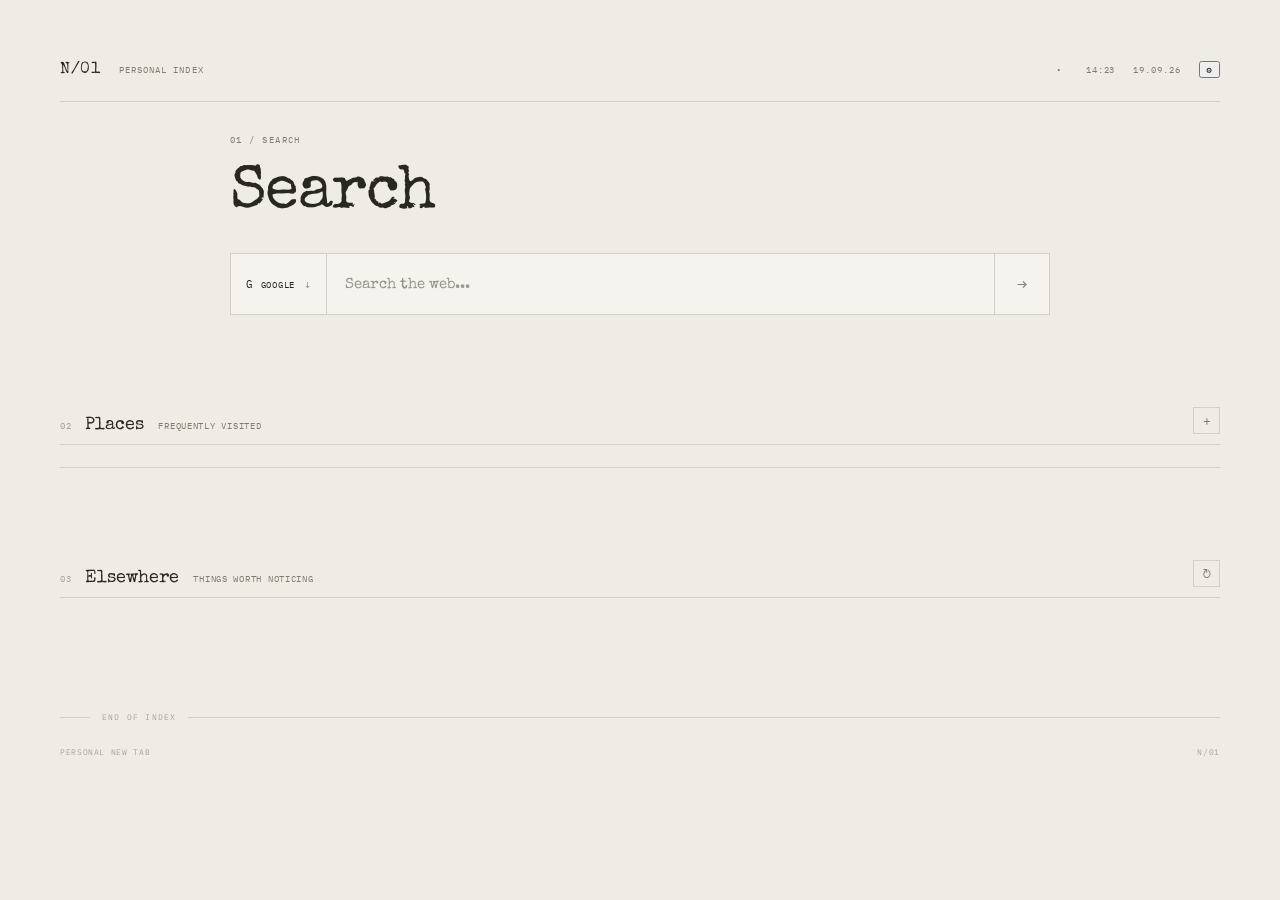
==== commit 4a8ada37: "Add liminal settings modal" ====
--- a/index.html
+++ b/index.html
@@ -82,13 +82,13 @@
             </span>
 
             <button
-                class="theme-toggle"
-                id="themeToggle"
+                class="settings-button"
+                id="settingsButton"
                 type="button"
-                aria-label="Toggle light and dark mode"
-                title="Toggle light and dark mode"
+                aria-label="Settings"
+                title="Settings"
             >
-                ◐
+                ⚙
             </button>
 
         </div>
@@ -153,36 +153,7 @@
                 <div
                     class="provider-menu"
                     id="providerMenu"
-                >
-
-                    <button
-                        class="provider-option active"
-                        data-provider="Google"
-                        data-mark="G"
-                        type="button"
-                    >
-                        Google
-                    </button>
-
-                    <button
-                        class="provider-option"
-                        data-provider="ChatGPT"
-                        data-mark="C"
-                        type="button"
-                    >
-                        ChatGPT
-                    </button>
-
-                    <button
-                        class="provider-option"
-                        data-provider="DuckDuckGo"
-                        data-mark="D"
-                        type="button"
-                    >
-                        DuckDuckGo
-                    </button>
-
-                </div>
+                ></div>
 
             </div>
 
@@ -410,6 +381,247 @@
 
         </div>
 
+    </section>
+
+
+    <div
+        class="settings-modal"
+        id="settingsModal"
+        hidden
+    >
+
+        <div
+            class="settings-modal-backdrop"
+            data-settings-close
+        ></div>
+
+        <div
+            class="settings-dialog"
+            role="dialog"
+            aria-modal="true"
+            aria-labelledby="settingsDialogTitle"
+        >
+
+            <div class="settings-dialog-header">
+
+                <div>
+
+                    <span class="settings-dialog-kicker">
+                        00 / SETTINGS
+                    </span>
+
+                    <h3
+                        class="settings-dialog-title"
+                        id="settingsDialogTitle"
+                    >
+                        Settings
+                    </h3>
+
+                </div>
+
+                <button
+                    class="settings-dialog-close"
+                    id="settingsClose"
+                    type="button"
+                    aria-label="Close settings"
+                >
+                    ×
+                </button>
+
+            </div>
+
+            <p class="settings-dialog-description">
+                Configure how the index behaves.
+            </p>
+
+            <div class="settings-group">
+
+                <div class="settings-group-header">
+
+                    <span class="settings-group-kicker">
+                        APPEARANCE
+                    </span>
+
+                    <span class="settings-group-description">
+                        Choose how the page is lit.
+                    </span>
+
+                </div>
+
+                <div
+                    class="settings-theme-options"
+                    role="radiogroup"
+                    aria-label="Theme"
+                >
+
+                    <label class="settings-theme-option">
+
+                        <input
+                            type="radio"
+                            name="theme"
+                            id="themeSystem"
+                            value="system"
+                        >
+
+                        <span class="settings-theme-option-body">
+
+                            <span class="settings-theme-option-title">
+                                System
+                            </span>
+
+                            <span class="settings-theme-option-detail">
+                                Follow device
+                            </span>
+
+                        </span>
+
+                    </label>
+
+                    <label class="settings-theme-option">
+
+                        <input
+                            type="radio"
+                            name="theme"
+                            id="themeLight"
+                            value="light"
+                        >
+
+                        <span class="settings-theme-option-body">
+
+                            <span class="settings-theme-option-title">
+                                Light
+                            </span>
+
+                            <span class="settings-theme-option-detail">
+                                Always light
+                            </span>
+
+                        </span>
+
+                    </label>
+
+                    <label class="settings-theme-option">
+
+                        <input
+                            type="radio"
+                            name="theme"
+                            id="themeDark"
+                            value="dark"
+                        >
+
+                        <span class="settings-theme-option-body">
+
+                            <span class="settings-theme-option-title">
+                                Dark
+                            </span>
+
+                            <span class="settings-theme-option-detail">
+                                Always dark
+                            </span>
+
+                        </span>
+
+                    </label>
+
+                </div>
+
+            </div>
+
+            <div class="settings-group">
+
+                <div class="settings-group-header">
+
+                    <span class="settings-group-kicker">
+                        LOCAL WEATHER
+                    </span>
+
+                    <span class="settings-group-description">
+                        Uses your location only when enabled.
+                    </span>
+
+                </div>
+
+                <label class="settings-switch-row">
+
+                    <span class="settings-switch-copy">
+
+                        <span class="settings-switch-title">
+                            Show weather
+                        </span>
+
+                        <span class="settings-switch-detail">
+                            Local conditions in the top bar.
+                        </span>
+
+                    </span>
+
+                    <span class="settings-switch">
+
+                        <input
+                            type="checkbox"
+                            id="weatherToggleSetting"
+                        >
+
+                        <span class="settings-switch-track">
+                            <span class="settings-switch-thumb"></span>
+                        </span>
+
+                    </span>
+
+                </label>
+
+            </div>
+
+            <div class="settings-group">
+
+                <div class="settings-group-header">
+
+                    <span class="settings-group-kicker">
+                        SEARCH ENGINES
+                    </span>
+
+                    <span class="settings-group-description">
+                        Choose which engines appear and which one starts selected.
+                    </span>
+
+                </div>
+
+                <div
+                    class="settings-engine-list"
+                    id="searchEngineSettings"
+                ></div>
+
+                <details class="settings-details">
+
+                    <summary>
+                        CUSTOMISE PLACEHOLDER TEXT
+                    </summary>
+
+                    <div
+                        class="settings-placeholder-list"
+                        id="searchPlaceholderSettings"
+                    ></div>
+
+                </details>
+
+            </div>
+
+            <div class="settings-dialog-footer">
+
+                <button
+                    class="settings-dialog-button primary"
+                    id="settingsDone"
+                    type="button"
+                >
+                    Done
+                </button>
+
+            </div>
+
+        </div>
+
+    </div>
+
 
     <!-- ============================================================
          NEWS
--- a/style/main.css
+++ b/style/main.css
@@ -2012,15 +2012,6 @@
 }
 
 
-.places-editor-primary {
-    display:
-        flex;
-
-    gap:
-        8px;
-}
-
-
 .places-dialog-button {
     min-width:
         82px;
@@ -2131,12 +2122,7 @@
     }
 
 
-    .places-editor-primary .places-dialog-button {
-        flex:
-            1;
-    }
-
-
+    
     .places-dialog-footer .places-dialog-button {
         width:
             100%;
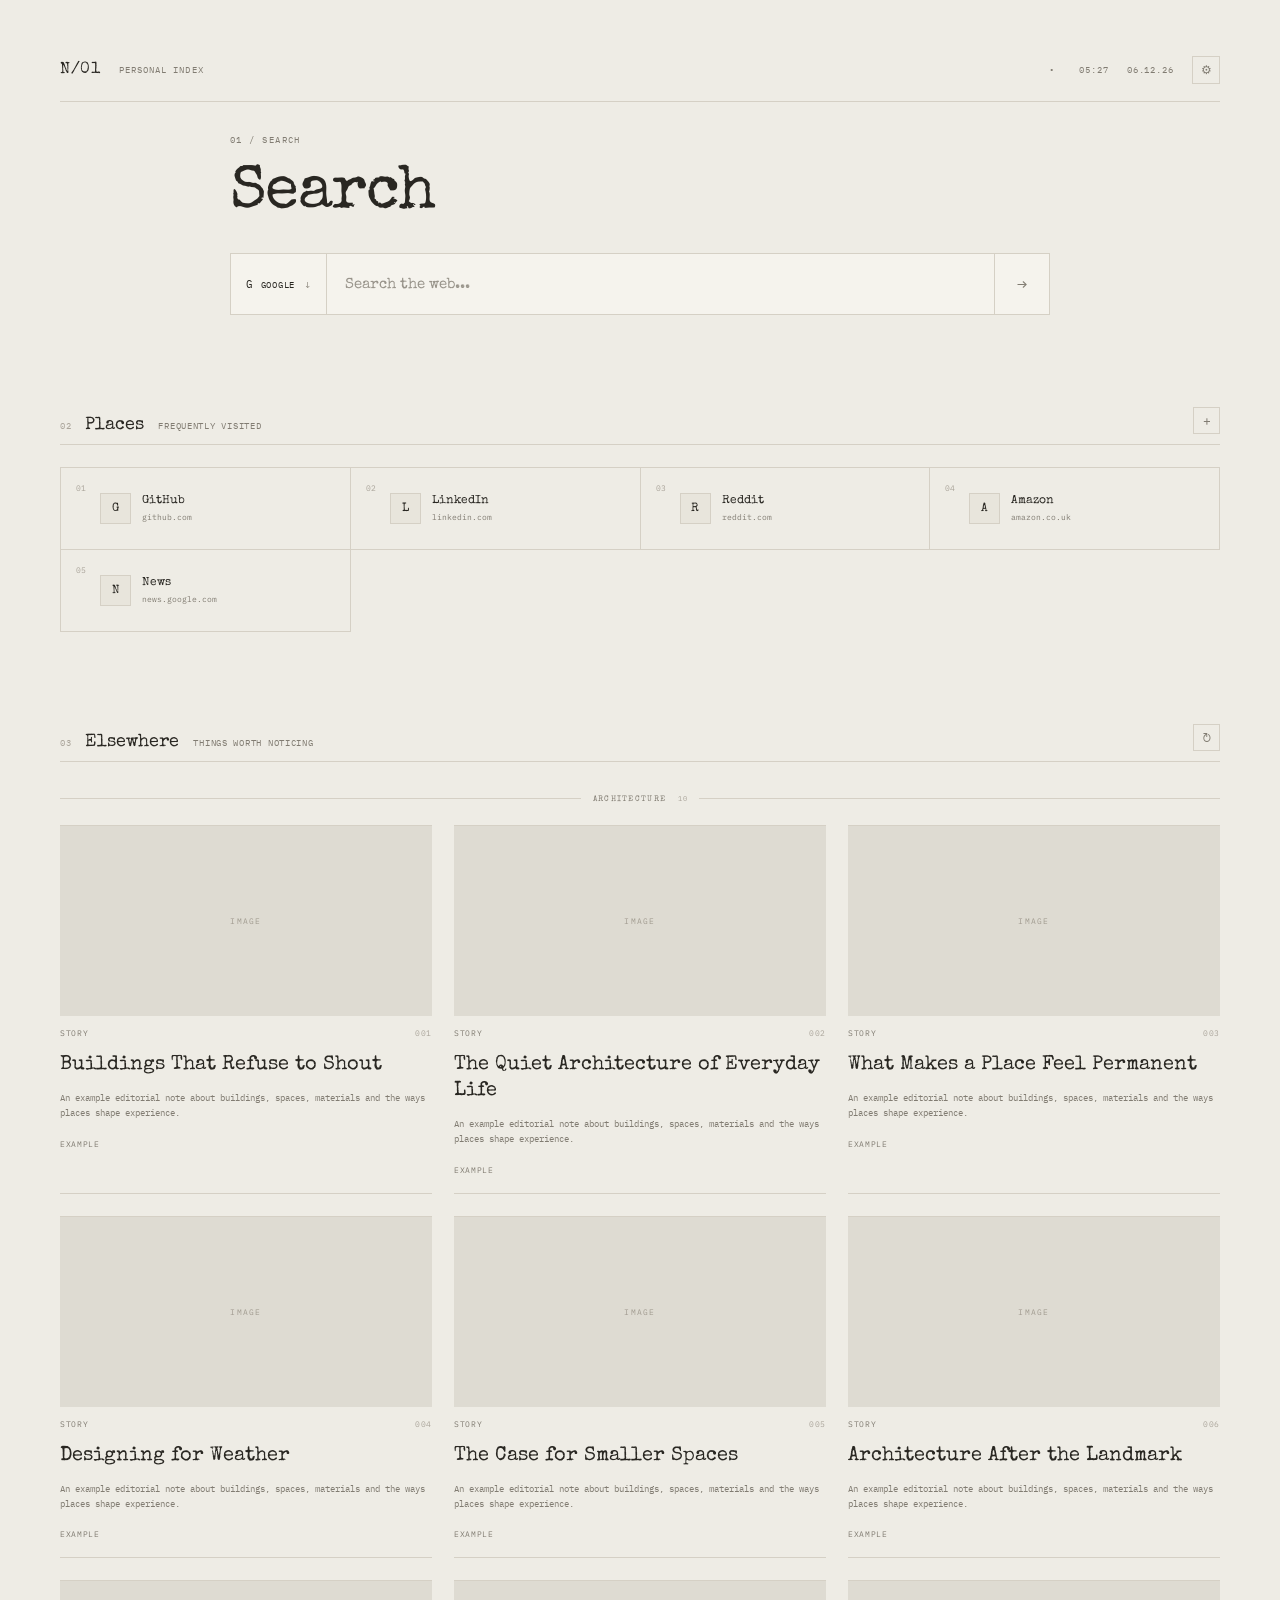
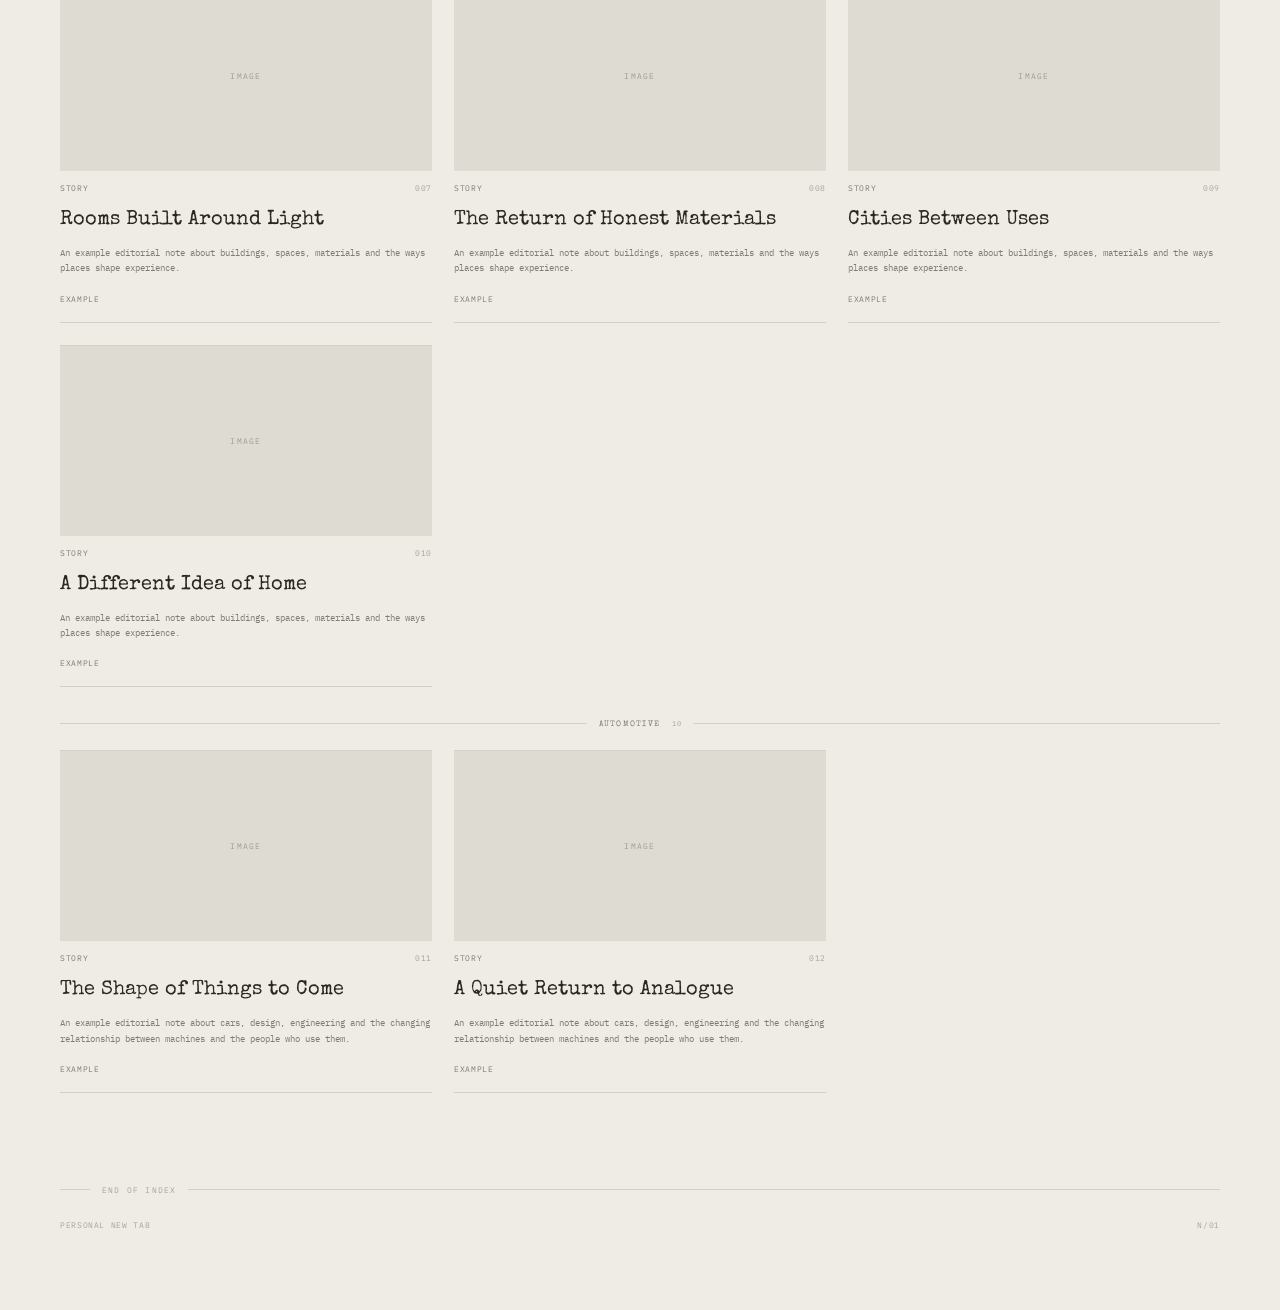
==== commit 041a2bca: "Refine search engine settings UI" ====
--- a/index.html
+++ b/index.html
@@ -591,18 +591,108 @@
                     id="searchEngineSettings"
                 ></div>
 
-                <details class="settings-details">
-
-                    <summary>
-                        CUSTOMISE PLACEHOLDER TEXT
-                    </summary>
-
-                    <div
-                        class="settings-placeholder-list"
-                        id="searchPlaceholderSettings"
-                    ></div>
-
-                </details>
+                <button
+                    class="settings-add-engine-button"
+                    id="addSearchEngineButton"
+                    type="button"
+                >
+                    + ADD SEARCH ENGINE
+                </button>
+
+                <div
+                    class="settings-engine-editor"
+                    id="searchEngineEditor"
+                    hidden
+                >
+
+                    <div class="settings-engine-editor-header">
+
+                        <span class="settings-engine-editor-kicker">
+                            NEW SEARCH ENGINE
+                        </span>
+
+                        <button
+                            class="settings-engine-editor-close"
+                            id="cancelSearchEngineButton"
+                            type="button"
+                            aria-label="Cancel adding search engine"
+                            title="Cancel"
+                        >
+                            ×
+                        </button>
+
+                    </div>
+
+                    <div class="settings-engine-editor-fields">
+
+                        <label class="settings-engine-field">
+
+                            <span>
+                                Name
+                            </span>
+
+                            <input
+                                id="searchEngineNameInput"
+                                type="text"
+                                placeholder="Search engine or AI agent"
+                                autocomplete="off"
+                            >
+
+                        </label>
+
+                        <label class="settings-engine-field">
+
+                            <span>
+                                Search URL
+                            </span>
+
+                            <input
+                                id="searchEngineUrlInput"
+                                type="url"
+                                placeholder="https://example.com/search?q={query}"
+                                autocomplete="off"
+                            >
+
+                        </label>
+
+                        <label class="settings-engine-field">
+
+                            <span>
+                                Placeholder
+                            </span>
+
+                            <input
+                                id="searchEnginePlaceholderInput"
+                                type="text"
+                                placeholder="Search the web..."
+                                autocomplete="off"
+                            >
+
+                        </label>
+
+                    </div>
+
+                    <p
+                        class="settings-engine-editor-help"
+                        id="searchEngineEditorStatus"
+                        aria-live="polite"
+                    >
+                        Use {query} where the search text should be inserted.
+                    </p>
+
+                    <div class="settings-engine-editor-actions">
+
+                        <button
+                            class="settings-dialog-button primary"
+                            id="saveSearchEngineButton"
+                            type="button"
+                        >
+                            Add engine
+                        </button>
+
+                    </div>
+
+                </div>
 
             </div>
 
--- a/style/main.css
+++ b/style/main.css
@@ -285,10 +285,10 @@
 
 
 /* ================================================================
-   THEME TOGGLE
+   SETTINGS BUTTON
 ================================================================ */
 
-.theme-toggle {
+.settings-button {
 
     width:
         28px;
@@ -319,7 +319,7 @@
         border-color 150ms ease;
 }
 
-.theme-toggle:hover {
+.settings-button:hover {
 
     color:
         var(--text);
@@ -1291,6 +1291,1024 @@
         uppercase;
 }
 
+
+
+/* ================================================================
+   SETTINGS DIALOG
+================================================================ */
+
+body.settings-modal-open {
+    overflow: hidden;
+}
+
+
+.settings-modal {
+    position: fixed;
+    inset: 0;
+    z-index: 220;
+}
+
+
+.settings-modal-backdrop {
+    position: absolute;
+    inset: 0;
+    background: rgba(20, 25, 30, 0.38);
+}
+
+
+.settings-dialog {
+    position: absolute;
+
+    top:
+        50%;
+
+    left:
+        50%;
+
+    width:
+        min(620px, calc(100% - 28px));
+
+    max-height:
+        calc(100vh - 40px);
+
+    margin:
+        0;
+
+    transform:
+        translate(-50%, -50%);
+
+    overflow:
+        auto;
+
+    padding:
+        26px;
+
+    border:
+        1px solid var(--line-strong);
+
+    background:
+        var(--surface);
+
+    box-shadow:
+        0 24px 70px rgba(20,25,30,0.18);
+}
+
+
+.settings-dialog-header {
+    display:
+        flex;
+
+    align-items:
+        flex-start;
+
+    justify-content:
+        space-between;
+
+    gap:
+        20px;
+}
+
+
+.settings-dialog-kicker {
+    display:
+        block;
+
+    margin-bottom:
+        8px;
+
+    color:
+        var(--muted);
+
+    font-size:
+        8px;
+
+    letter-spacing:
+        0.16em;
+
+    text-transform:
+        uppercase;
+}
+
+
+.settings-dialog-title {
+    margin:
+        0;
+
+    font-family:
+        var(--font-display);
+
+    font-size:
+        24px;
+
+    font-weight:
+        normal;
+}
+
+
+.settings-dialog-close {
+    width:
+        28px;
+
+    height:
+        28px;
+
+    flex:
+        0 0 auto;
+
+    padding:
+        0;
+
+    border:
+        1px solid var(--line);
+
+    background:
+        transparent;
+
+    color:
+        var(--muted);
+
+    font-size:
+        16px;
+
+    line-height:
+        1;
+}
+
+
+.settings-dialog-close:hover {
+    color:
+        var(--text);
+
+    border-color:
+        var(--line-strong);
+}
+
+
+.settings-dialog-description {
+    margin:
+        12px 0 24px;
+
+    color:
+        var(--muted);
+
+    font-size:
+        9px;
+
+    line-height:
+        1.7;
+}
+
+
+.settings-group {
+    margin-top:
+        22px;
+
+    padding-top:
+        20px;
+
+    border-top:
+        1px solid var(--line);
+}
+
+
+.settings-dialog-description + .settings-group {
+    margin-top:
+        0;
+
+    padding-top:
+        0;
+
+    border-top:
+        0;
+}
+
+
+.settings-group-header {
+    display:
+        flex;
+
+    align-items:
+        baseline;
+
+    justify-content:
+        space-between;
+
+    gap:
+        16px;
+
+    margin-bottom:
+        12px;
+}
+
+
+.settings-group-kicker {
+    color:
+        var(--muted);
+
+    font-size:
+        8px;
+
+    letter-spacing:
+        0.14em;
+
+    text-transform:
+        uppercase;
+}
+
+
+.settings-group-description {
+    color:
+        var(--faint);
+
+    font-size:
+        8px;
+
+    text-align:
+        right;
+}
+
+
+.settings-theme-options {
+    display:
+        grid;
+
+    grid-template-columns:
+        repeat(3, minmax(0, 1fr));
+
+    gap:
+        8px;
+}
+
+
+.settings-theme-option {
+    position:
+        relative;
+
+    min-width:
+        0;
+
+    cursor:
+        pointer;
+}
+
+
+.settings-theme-option input {
+    position:
+        absolute;
+
+    opacity:
+        0;
+
+    pointer-events:
+        none;
+}
+
+
+.settings-theme-option-body {
+    display:
+        block;
+
+    min-height:
+        62px;
+
+    padding:
+        12px;
+
+    border:
+        1px solid var(--line);
+
+    background:
+        transparent;
+
+    transition:
+        background 150ms ease,
+        border-color 150ms ease;
+}
+
+
+.settings-theme-option:hover .settings-theme-option-body {
+    border-color:
+        var(--line-strong);
+}
+
+
+.settings-theme-option input:checked + .settings-theme-option-body {
+    background:
+        var(--surface-subtle);
+
+    border-color:
+        var(--line-strong);
+}
+
+
+.settings-theme-option-title {
+    display:
+        block;
+
+    font-family:
+        var(--font-display);
+
+    font-size:
+        12px;
+}
+
+
+.settings-theme-option-detail {
+    display:
+        block;
+
+    margin-top:
+        6px;
+
+    color:
+        var(--muted);
+
+    font-size:
+        8px;
+
+    letter-spacing:
+        0.06em;
+
+    text-transform:
+        uppercase;
+}
+
+
+.settings-switch-row {
+    display:
+        flex;
+
+    cursor:
+        pointer;
+
+    align-items:
+        center;
+
+    justify-content:
+        space-between;
+
+    gap:
+        20px;
+
+    min-height:
+        52px;
+
+    padding:
+        12px;
+
+    border:
+        1px solid var(--line);
+}
+
+
+.settings-switch-copy {
+    min-width:
+        0;
+}
+
+
+.settings-switch-title {
+    display:
+        block;
+
+    font-family:
+        var(--font-display);
+
+    font-size:
+        11px;
+}
+
+
+.settings-switch-detail {
+    display:
+        block;
+
+    margin-top:
+        5px;
+
+    color:
+        var(--muted);
+
+    font-size:
+        8px;
+}
+
+
+.settings-switch {
+    position:
+        relative;
+
+    width:
+        40px;
+
+    height:
+        20px;
+
+    flex:
+        0 0 auto;
+}
+
+
+.settings-switch input {
+    position:
+        absolute;
+
+    opacity:
+        0;
+
+    pointer-events:
+        none;
+}
+
+
+.settings-switch-track {
+    display:
+        block;
+
+    width:
+        100%;
+
+    height:
+        100%;
+
+    border:
+        1px solid var(--line-strong);
+
+    background:
+        transparent;
+
+    transition:
+        background 150ms ease,
+        border-color 150ms ease;
+}
+
+
+.settings-switch-thumb {
+    position:
+        absolute;
+
+    top:
+        4px;
+
+    left:
+        4px;
+
+    width:
+        10px;
+
+    height:
+        10px;
+
+    border:
+        1px solid var(--muted);
+
+    background:
+        var(--surface);
+
+    transition:
+        transform 150ms ease;
+}
+
+
+.settings-switch input:checked + .settings-switch-track .settings-switch-thumb {
+    transform:
+        translateX(20px);
+
+    background:
+        var(--text);
+
+    border-color:
+        var(--text);
+}
+
+
+.settings-switch input:focus-visible + .settings-switch-track,
+.settings-theme-option input:focus-visible + .settings-theme-option-body,
+.settings-engine-default input:focus-visible,
+.settings-engine-enabled input:focus-visible,
+.settings-placeholder-field input:focus-visible {
+    outline:
+        1px solid var(--line-strong);
+
+    outline-offset:
+        2px;
+}
+
+
+.settings-engine-list {
+    border:
+        1px solid var(--line);
+}
+
+
+.settings-engine-row {
+    display:
+        flex;
+
+    align-items:
+        center;
+
+    justify-content:
+        space-between;
+
+    gap:
+        18px;
+
+    min-height:
+        60px;
+
+    padding:
+        10px 12px;
+
+    border-bottom:
+        1px solid var(--line);
+}
+
+
+.settings-engine-row:last-child {
+    border-bottom:
+        0;
+}
+
+
+.settings-engine-info {
+    display:
+        flex;
+
+    align-items:
+        center;
+
+    gap:
+        10px;
+
+    min-width:
+        0;
+}
+
+
+.settings-engine-mark {
+    width:
+        28px;
+
+    height:
+        28px;
+
+    display:
+        grid;
+
+    place-items:
+        center;
+
+    flex:
+        0 0 auto;
+
+    border:
+        1px solid var(--line);
+
+    background:
+        var(--surface-subtle);
+
+    font-family:
+        var(--font-display);
+
+    font-size:
+        11px;
+}
+
+
+.settings-engine-copy {
+    min-width:
+        0;
+}
+
+
+.settings-engine-name,
+.settings-engine-url {
+    display:
+        block;
+
+    overflow:
+        hidden;
+
+    white-space:
+        nowrap;
+
+    text-overflow:
+        ellipsis;
+}
+
+
+.settings-engine-name {
+    font-family:
+        var(--font-display);
+
+    font-size:
+        11px;
+}
+
+
+.settings-engine-url {
+    margin-top:
+        4px;
+
+    color:
+        var(--muted);
+
+    font-size:
+        8px;
+}
+
+
+.settings-engine-controls {
+    display:
+        flex;
+
+    align-items:
+        center;
+
+    gap:
+        16px;
+
+    flex:
+        0 0 auto;
+}
+
+
+.settings-engine-default,
+.settings-engine-enabled {
+    display:
+        flex;
+
+    align-items:
+        center;
+
+    gap:
+        6px;
+
+    color:
+        var(--muted);
+
+    font-size:
+        8px;
+
+    white-space:
+        nowrap;
+}
+
+
+.settings-engine-default input,
+.settings-engine-enabled input {
+    appearance:
+        none;
+
+    width:
+        10px;
+
+    height:
+        10px;
+
+    margin:
+        0;
+
+    border:
+        1px solid var(--line-strong);
+
+    background:
+        transparent;
+
+    flex:
+        0 0 auto;
+}
+
+.settings-engine-default input {
+    border-radius:
+        50%;
+
+    display:
+        grid;
+
+    place-items:
+        center;
+}
+
+.settings-engine-default input:checked::after {
+    content:
+        "";
+
+    width:
+        4px;
+
+    height:
+        4px;
+
+    border-radius:
+        50%;
+
+    background:
+        var(--text);
+}
+
+.settings-engine-enabled input {
+    border-radius:
+        2px;
+}
+
+.settings-engine-enabled input:checked {
+    background:
+        var(--text);
+
+    border-color:
+        var(--text);
+
+    box-shadow:
+        inset 0 0 0 2px var(--surface);
+}
+
+
+.settings-details {
+    margin-top:
+        10px;
+
+    border:
+        1px solid var(--line);
+}
+
+
+.settings-details summary {
+    display:
+        flex;
+
+    align-items:
+        center;
+
+    justify-content:
+        space-between;
+
+    padding:
+        12px;
+
+    color:
+        var(--muted);
+
+    font-size:
+        8px;
+
+    letter-spacing:
+        0.12em;
+
+    list-style:
+        none;
+
+    cursor:
+        pointer;
+}
+
+
+.settings-details summary::-webkit-details-marker {
+    display:
+        none;
+}
+
+
+.settings-details summary::after {
+    content:
+        "+";
+
+    color:
+        var(--faint);
+
+    font-size:
+        12px;
+
+    line-height:
+        1;
+}
+
+
+.settings-details[open] summary::after {
+    content:
+        "−";
+}
+
+
+.settings-placeholder-list {
+    display:
+        grid;
+
+    gap:
+        10px;
+
+    padding:
+        0 12px 12px;
+}
+
+
+.settings-placeholder-field {
+    display:
+        grid;
+
+    grid-template-columns:
+        115px minmax(0, 1fr);
+
+    align-items:
+        center;
+
+    gap:
+        10px;
+}
+
+
+.settings-placeholder-field > span {
+    color:
+        var(--muted);
+
+    font-size:
+        8px;
+
+    text-transform:
+        uppercase;
+
+    letter-spacing:
+        0.08em;
+}
+
+
+.settings-placeholder-field input {
+    width:
+        100%;
+
+    height:
+        34px;
+
+    min-width:
+        0;
+
+    padding:
+        0 9px;
+
+    border:
+        1px solid var(--line);
+
+    outline:
+        0;
+
+    background:
+        transparent;
+
+    color:
+        var(--text);
+
+    font-size:
+        9px;
+}
+
+
+.settings-placeholder-field input::placeholder {
+    color:
+        var(--faint);
+
+    opacity:
+        1;
+}
+
+
+.settings-placeholder-field input:focus {
+    border-color:
+        var(--line-strong);
+}
+
+
+.settings-dialog-footer {
+    display:
+        flex;
+
+    justify-content:
+        flex-end;
+
+    margin-top:
+        22px;
+
+    padding-top:
+        18px;
+
+    border-top:
+        1px solid var(--line);
+}
+
+
+.settings-dialog-button {
+    min-width:
+        82px;
+
+    height:
+        35px;
+
+    padding:
+        0 12px;
+
+    border:
+        1px solid var(--line);
+
+    background:
+        transparent;
+
+    color:
+        var(--muted);
+
+    font-size:
+        9px;
+
+    letter-spacing:
+        0.06em;
+
+    text-transform:
+        uppercase;
+}
+
+
+.settings-dialog-button:hover {
+    color:
+        var(--text);
+
+    border-color:
+        var(--line-strong);
+}
+
+
+.settings-dialog-button.primary {
+    background:
+        var(--surface-subtle);
+
+    color:
+        var(--text);
+}
+
+
+@media (max-width: 520px) {
+
+    .settings-dialog {
+        width:
+            calc(100% - 24px);
+
+        max-height:
+            calc(100vh - 24px);
+
+        padding:
+            18px;
+    }
+
+
+    .settings-theme-options {
+        grid-template-columns:
+            1fr;
+    }
+
+
+    .settings-group-header {
+        display:
+            block;
+    }
+
+
+    .settings-group-description {
+        display:
+            block;
+
+        margin-top:
+            6px;
+
+        text-align:
+            left;
+    }
+
+
+    .settings-engine-row {
+        align-items:
+            flex-start;
+
+        flex-direction:
+            column;
+
+        gap:
+            10px;
+    }
+
+
+    .settings-engine-controls {
+        width:
+            100%;
+
+        justify-content:
+            space-between;
+    }
+
+
+    .settings-placeholder-field {
+        grid-template-columns:
+            1fr;
+    }
+
+}
 
 /* ================================================================
    MOBILE
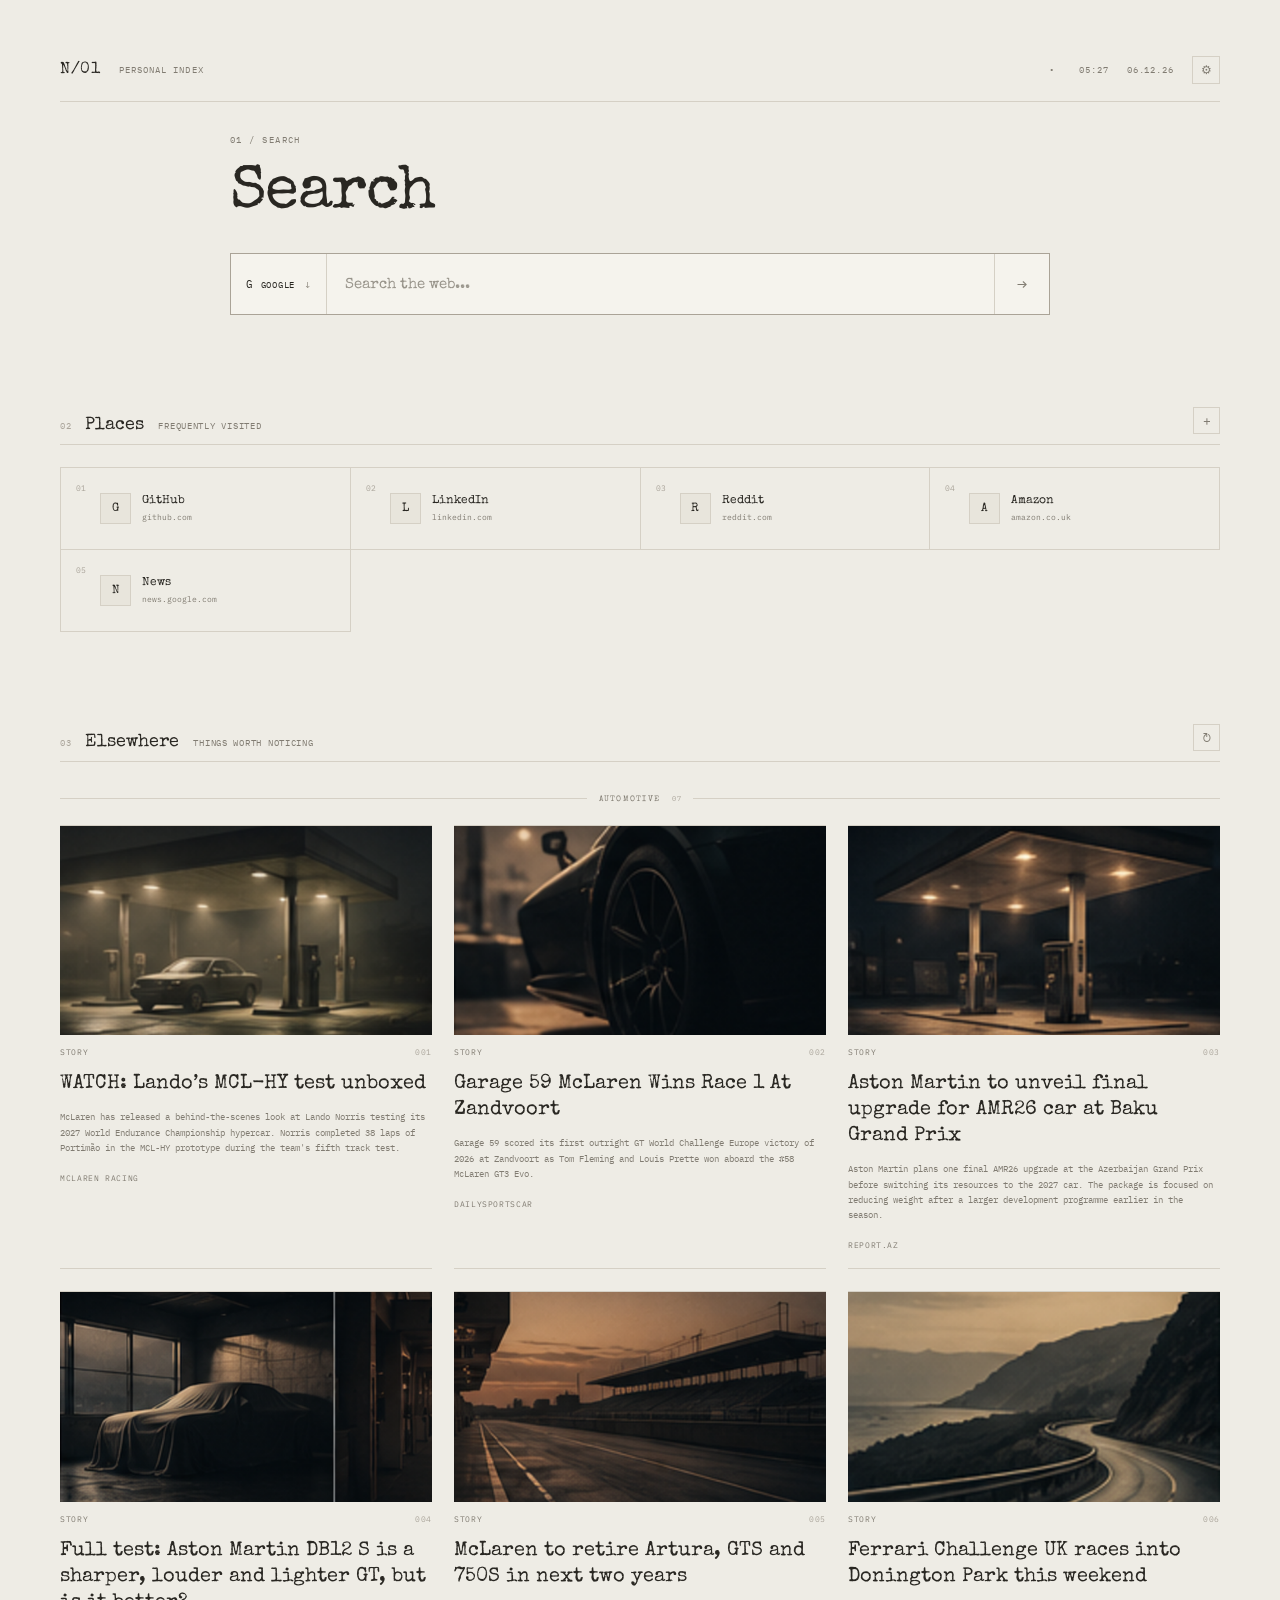
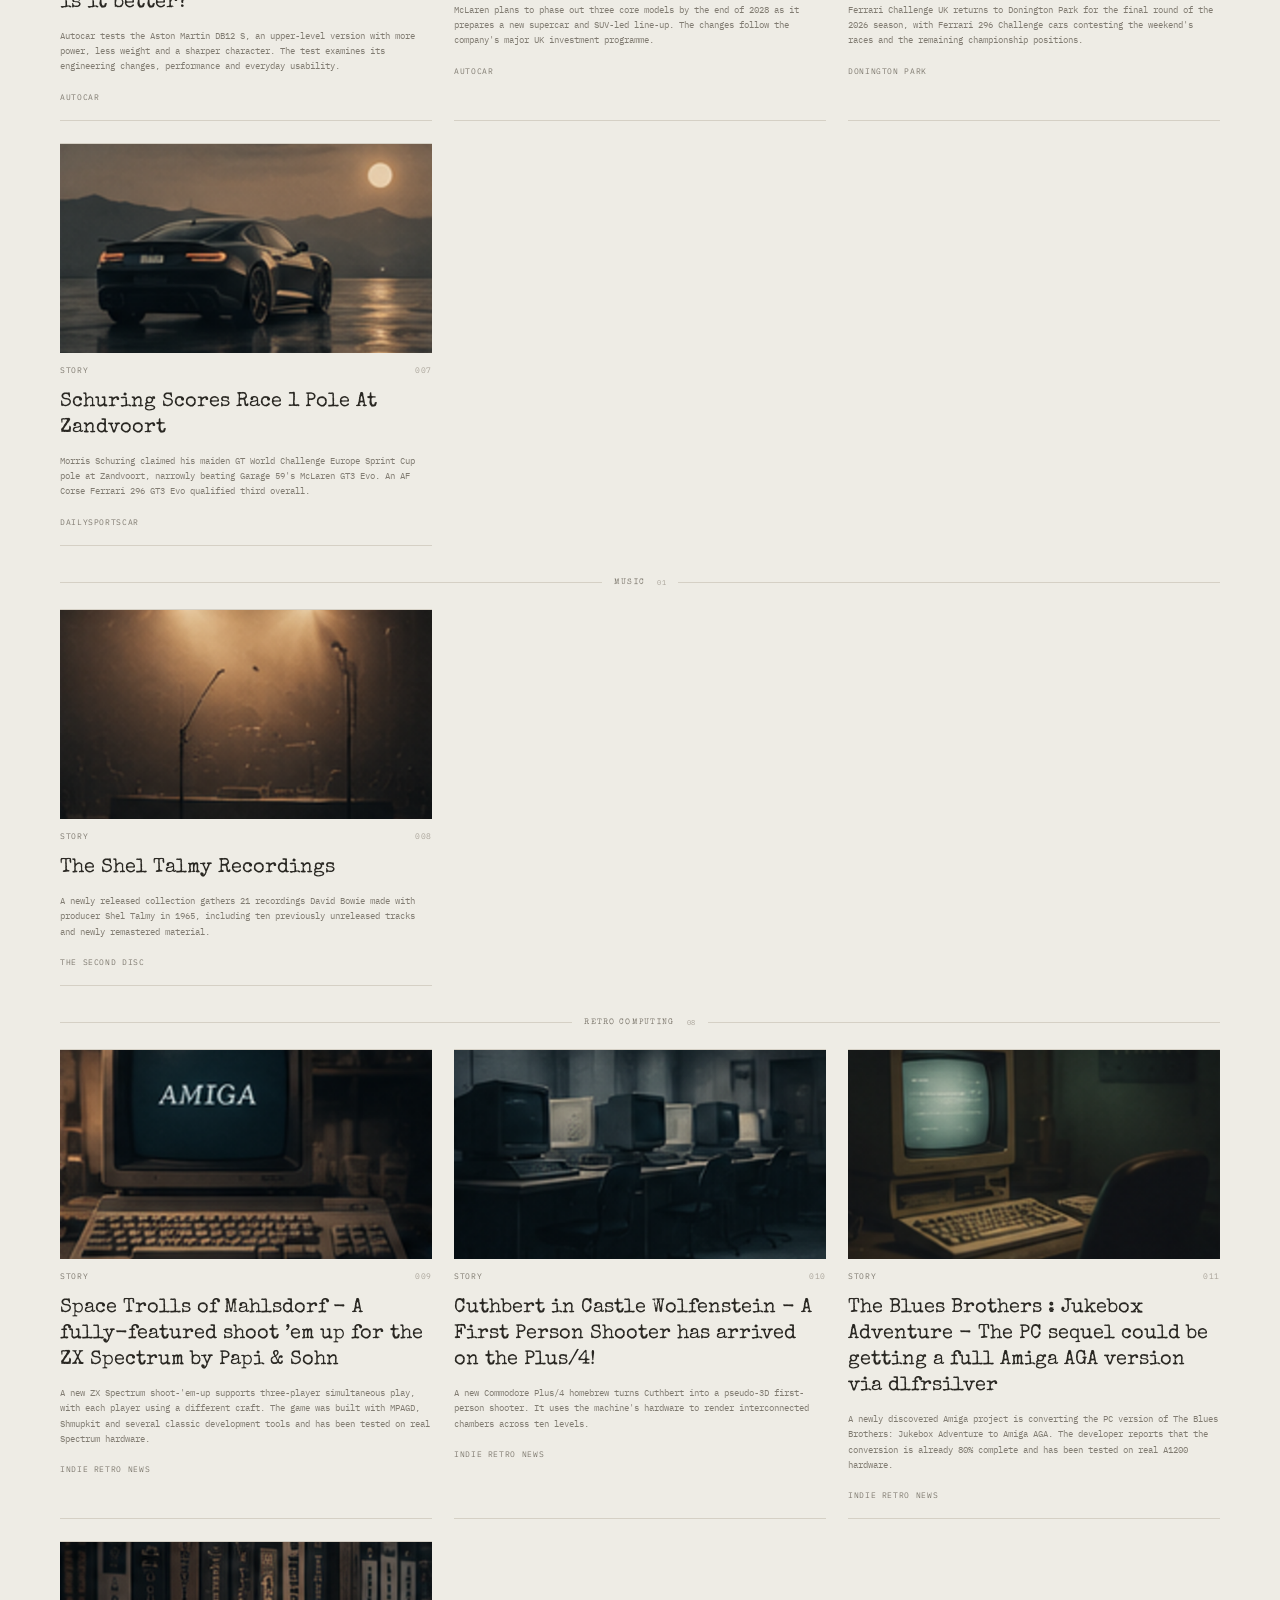
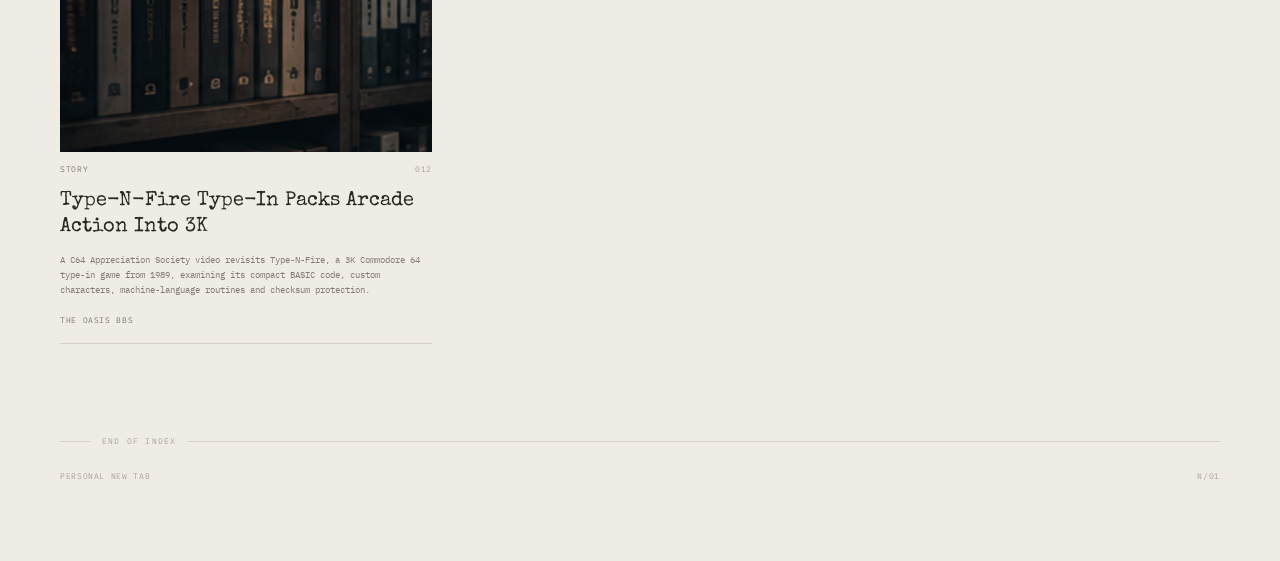
==== commit 37baf93e: "Open news articles in current tab" ====
--- a/index.html
+++ b/index.html
@@ -767,8 +767,6 @@
                 <a
                     class="article-link"
                     href=""
-                    target="_blank"
-                    rel="noopener noreferrer"
                 >
 
                     <div class="article-image">
--- a/style/main.css
+++ b/style/main.css
@@ -1081,8 +1081,8 @@
     width:
         100%;
 
-    height:
-        190px;
+    aspect-ratio:
+        16 / 9;
 
     display:
         grid;
@@ -1798,21 +1798,24 @@
 .settings-engine-list {
     border:
         1px solid var(--line);
+
+    overflow:
+        hidden;
 }
 
 
 .settings-engine-row {
     display:
-        flex;
+        grid;
+
+    grid-template-columns:
+        24px minmax(0, 1fr) auto;
 
     align-items:
         center;
 
-    justify-content:
-        space-between;
-
     gap:
-        18px;
+        10px;
 
     min-height:
         60px;
@@ -1822,12 +1825,68 @@
 
     border-bottom:
         1px solid var(--line);
+
+    background:
+        transparent;
+
+    transition:
+        background 120ms ease,
+        opacity 120ms ease;
 }
 
 
 .settings-engine-row:last-child {
     border-bottom:
         0;
+}
+
+
+.settings-engine-row:hover,
+.settings-engine-row.open {
+    background:
+        var(--surface-subtle);
+}
+
+
+.settings-engine-row.is-dragging {
+    opacity:
+        0.45;
+}
+
+
+.settings-engine-handle {
+    display:
+        grid;
+
+    width:
+        20px;
+
+    height:
+        32px;
+
+    place-items:
+        center;
+
+    color:
+        var(--faint);
+
+    font-size:
+        14px;
+
+    line-height:
+        1;
+
+    cursor:
+        grab;
+
+    user-select:
+        none;
+}
+
+
+.settings-engine-row:active .settings-engine-handle {
+    cursor:
+        grabbing;
 }
 
 
@@ -1877,6 +1936,18 @@
 
 
 .settings-engine-copy {
+    display:
+        flex;
+
+    flex-wrap:
+        wrap;
+
+    align-items:
+        baseline;
+
+    gap:
+        0 8px;
+
     min-width:
         0;
 }
@@ -1908,14 +1979,23 @@
 
 
 .settings-engine-url {
-    margin-top:
-        4px;
-
     color:
         var(--muted);
 
     font-size:
         8px;
+}
+
+
+.settings-engine-status {
+    color:
+        var(--faint);
+
+    font-size:
+        7px;
+
+    letter-spacing:
+        0.1em;
 }
 
 
@@ -1927,209 +2007,99 @@
         center;
 
     gap:
-        16px;
+        4px;
 
     flex:
         0 0 auto;
 }
 
 
-.settings-engine-default,
-.settings-engine-enabled {
-    display:
-        flex;
+.settings-engine-expand,
+.settings-engine-remove {
+    width:
+        28px;
+
+    height:
+        28px;
+
+    padding:
+        0;
+
+    border:
+        1px solid transparent;
+
+    background:
+        transparent;
+
+    color:
+        var(--muted);
+
+    font-size:
+        15px;
+
+    line-height:
+        1;
+}
+
+
+.settings-engine-expand:hover,
+.settings-engine-remove:hover {
+    border-color:
+        var(--line);
+
+    color:
+        var(--text);
+}
+
+
+.settings-engine-expand {
+    transition:
+        transform 120ms ease;
+}
+
+
+.settings-engine-row.open .settings-engine-expand {
+    transform:
+        rotate(180deg);
+}
+
+
+.settings-engine-placeholder {
+    grid-column:
+        2 / 4;
+
+    padding:
+        0 0 4px;
+}
+
+
+.settings-placeholder-field {
+    display:
+        grid;
+
+    grid-template-columns:
+        92px minmax(0, 1fr);
 
     align-items:
         center;
 
     gap:
-        6px;
-
+        10px;
+}
+
+
+.settings-placeholder-field > span {
     color:
         var(--muted);
 
     font-size:
         8px;
 
-    white-space:
-        nowrap;
-}
-
-
-.settings-engine-default input,
-.settings-engine-enabled input {
-    appearance:
-        none;
-
-    width:
-        10px;
-
-    height:
-        10px;
-
-    margin:
-        0;
-
-    border:
-        1px solid var(--line-strong);
-
-    background:
-        transparent;
-
-    flex:
-        0 0 auto;
-}
-
-.settings-engine-default input {
-    border-radius:
-        50%;
-
-    display:
-        grid;
-
-    place-items:
-        center;
-}
-
-.settings-engine-default input:checked::after {
-    content:
-        "";
-
-    width:
-        4px;
-
-    height:
-        4px;
-
-    border-radius:
-        50%;
-
-    background:
-        var(--text);
-}
-
-.settings-engine-enabled input {
-    border-radius:
-        2px;
-}
-
-.settings-engine-enabled input:checked {
-    background:
-        var(--text);
-
-    border-color:
-        var(--text);
-
-    box-shadow:
-        inset 0 0 0 2px var(--surface);
-}
-
-
-.settings-details {
-    margin-top:
-        10px;
-
-    border:
-        1px solid var(--line);
-}
-
-
-.settings-details summary {
-    display:
-        flex;
-
-    align-items:
-        center;
-
-    justify-content:
-        space-between;
-
-    padding:
-        12px;
-
-    color:
-        var(--muted);
-
-    font-size:
-        8px;
-
     letter-spacing:
-        0.12em;
-
-    list-style:
-        none;
-
-    cursor:
-        pointer;
-}
-
-
-.settings-details summary::-webkit-details-marker {
-    display:
-        none;
-}
-
-
-.settings-details summary::after {
-    content:
-        "+";
-
-    color:
-        var(--faint);
-
-    font-size:
-        12px;
-
-    line-height:
-        1;
-}
-
-
-.settings-details[open] summary::after {
-    content:
-        "−";
-}
-
-
-.settings-placeholder-list {
-    display:
-        grid;
-
-    gap:
-        10px;
-
-    padding:
-        0 12px 12px;
-}
-
-
-.settings-placeholder-field {
-    display:
-        grid;
-
-    grid-template-columns:
-        115px minmax(0, 1fr);
-
-    align-items:
-        center;
-
-    gap:
-        10px;
-}
-
-
-.settings-placeholder-field > span {
-    color:
-        var(--muted);
-
-    font-size:
-        8px;
+        0.08em;
 
     text-transform:
         uppercase;
-
-    letter-spacing:
-        0.08em;
 }
 
 
@@ -2178,6 +2148,255 @@
 }
 
 
+.settings-placeholder-field input:focus-visible,
+.settings-engine-expand:focus-visible,
+.settings-engine-remove:focus-visible,
+.settings-add-engine-button:focus-visible,
+.settings-engine-editor-close:focus-visible {
+    outline:
+        1px solid var(--line-strong);
+
+    outline-offset:
+        2px;
+}
+
+
+.settings-add-engine-button {
+    width:
+        100%;
+
+    min-height:
+        40px;
+
+    margin-top:
+        10px;
+
+    padding:
+        0 12px;
+
+    border:
+        1px solid var(--line);
+
+    background:
+        transparent;
+
+    color:
+        var(--muted);
+
+    font-size:
+        8px;
+
+    letter-spacing:
+        0.12em;
+
+    text-align:
+        left;
+}
+
+
+.settings-add-engine-button:hover {
+    border-color:
+        var(--line-strong);
+
+    color:
+        var(--text);
+
+    background:
+        var(--surface-subtle);
+}
+
+
+.settings-engine-editor {
+    margin-top:
+        10px;
+
+    padding:
+        12px;
+
+    border:
+        1px solid var(--line);
+
+    background:
+        var(--surface-subtle);
+}
+
+
+.settings-engine-editor-header {
+    display:
+        flex;
+
+    align-items:
+        center;
+
+    justify-content:
+        space-between;
+
+    gap:
+        12px;
+
+    margin-bottom:
+        12px;
+}
+
+
+.settings-engine-editor-kicker {
+    color:
+        var(--muted);
+
+    font-size:
+        8px;
+
+    letter-spacing:
+        0.12em;
+
+    text-transform:
+        uppercase;
+}
+
+
+.settings-engine-editor-close {
+    width:
+        26px;
+
+    height:
+        26px;
+
+    padding:
+        0;
+
+    border:
+        1px solid transparent;
+
+    background:
+        transparent;
+
+    color:
+        var(--muted);
+
+    font-size:
+        15px;
+}
+
+
+.settings-engine-editor-close:hover {
+    border-color:
+        var(--line);
+
+    color:
+        var(--text);
+}
+
+
+.settings-engine-editor-fields {
+    display:
+        grid;
+
+    gap:
+        10px;
+}
+
+
+.settings-engine-field {
+    display:
+        grid;
+
+    grid-template-columns:
+        92px minmax(0, 1fr);
+
+    align-items:
+        center;
+
+    gap:
+        10px;
+}
+
+
+.settings-engine-field > span {
+    color:
+        var(--muted);
+
+    font-size:
+        8px;
+
+    letter-spacing:
+        0.08em;
+
+    text-transform:
+        uppercase;
+}
+
+
+.settings-engine-field input {
+    width:
+        100%;
+
+    height:
+        34px;
+
+    min-width:
+        0;
+
+    padding:
+        0 9px;
+
+    border:
+        1px solid var(--line);
+
+    outline:
+        0;
+
+    background:
+        transparent;
+
+    color:
+        var(--text);
+
+    font-size:
+        9px;
+}
+
+
+.settings-engine-field input::placeholder {
+    color:
+        var(--faint);
+
+    opacity:
+        1;
+}
+
+
+.settings-engine-field input:focus {
+    border-color:
+        var(--line-strong);
+}
+
+
+.settings-engine-editor-help {
+    margin:
+        10px 0 0;
+
+    color:
+        var(--muted);
+
+    font-size:
+        8px;
+
+    line-height:
+        1.6;
+}
+
+
+.settings-engine-editor-actions {
+    display:
+        flex;
+
+    justify-content:
+        flex-end;
+
+    margin-top:
+        12px;
+}
+
 .settings-dialog-footer {
     display:
         flex;
@@ -2283,29 +2502,57 @@
 
 
     .settings-engine-row {
-        align-items:
-            flex-start;
-
-        flex-direction:
-            column;
+        grid-template-columns:
+            24px minmax(0, 1fr) auto;
 
         gap:
-            10px;
-    }
-
-
-    .settings-engine-controls {
+            8px;
+    }
+
+
+    .settings-engine-info {
+        min-width:
+            0;
+    }
+
+
+    .settings-engine-copy {
+        display:
+            grid;
+
+        gap:
+            3px;
+    }
+
+
+    .settings-engine-url {
+        max-width:
+            100%;
+    }
+
+
+    .settings-placeholder-field,
+    .settings-engine-field {
+        grid-template-columns:
+            1fr;
+    }
+
+
+    .settings-engine-placeholder {
+        grid-column:
+            1 / -1;
+    }
+
+
+    .settings-engine-editor-actions {
+        justify-content:
+            stretch;
+    }
+
+
+    .settings-engine-editor-actions .settings-dialog-button {
         width:
             100%;
-
-        justify-content:
-            space-between;
-    }
-
-
-    .settings-placeholder-field {
-        grid-template-columns:
-            1fr;
     }
 
 }
@@ -2443,8 +2690,8 @@
 
     .article-image {
 
-        height:
-            180px;
+        aspect-ratio:
+            16 / 9;
     }
 
 
@@ -2504,7 +2751,31 @@
     display: block;
     width: 100%;
     height: 100%;
+
     object-fit: cover;
+}
+
+
+.article-image-content.article-source-image {
+
+    filter:
+        sepia(0.28)
+        saturate(0.48)
+        contrast(0.90)
+        brightness(0.93);
+
+    transition:
+        filter 160ms ease;
+}
+
+
+.article:hover .article-image-content.article-source-image {
+
+    filter:
+        sepia(0.24)
+        saturate(0.52)
+        contrast(0.93)
+        brightness(0.95);
 }
 
 
@@ -2515,7 +2786,20 @@
     display: grid;
     place-items: center;
 
+    overflow: hidden;
+
     color: var(--placeholder-text);
+}
+
+
+.article-image-placeholder img {
+
+    display: block;
+
+    width: 100%;
+    height: 100%;
+
+    object-fit: cover;
 }
 
 
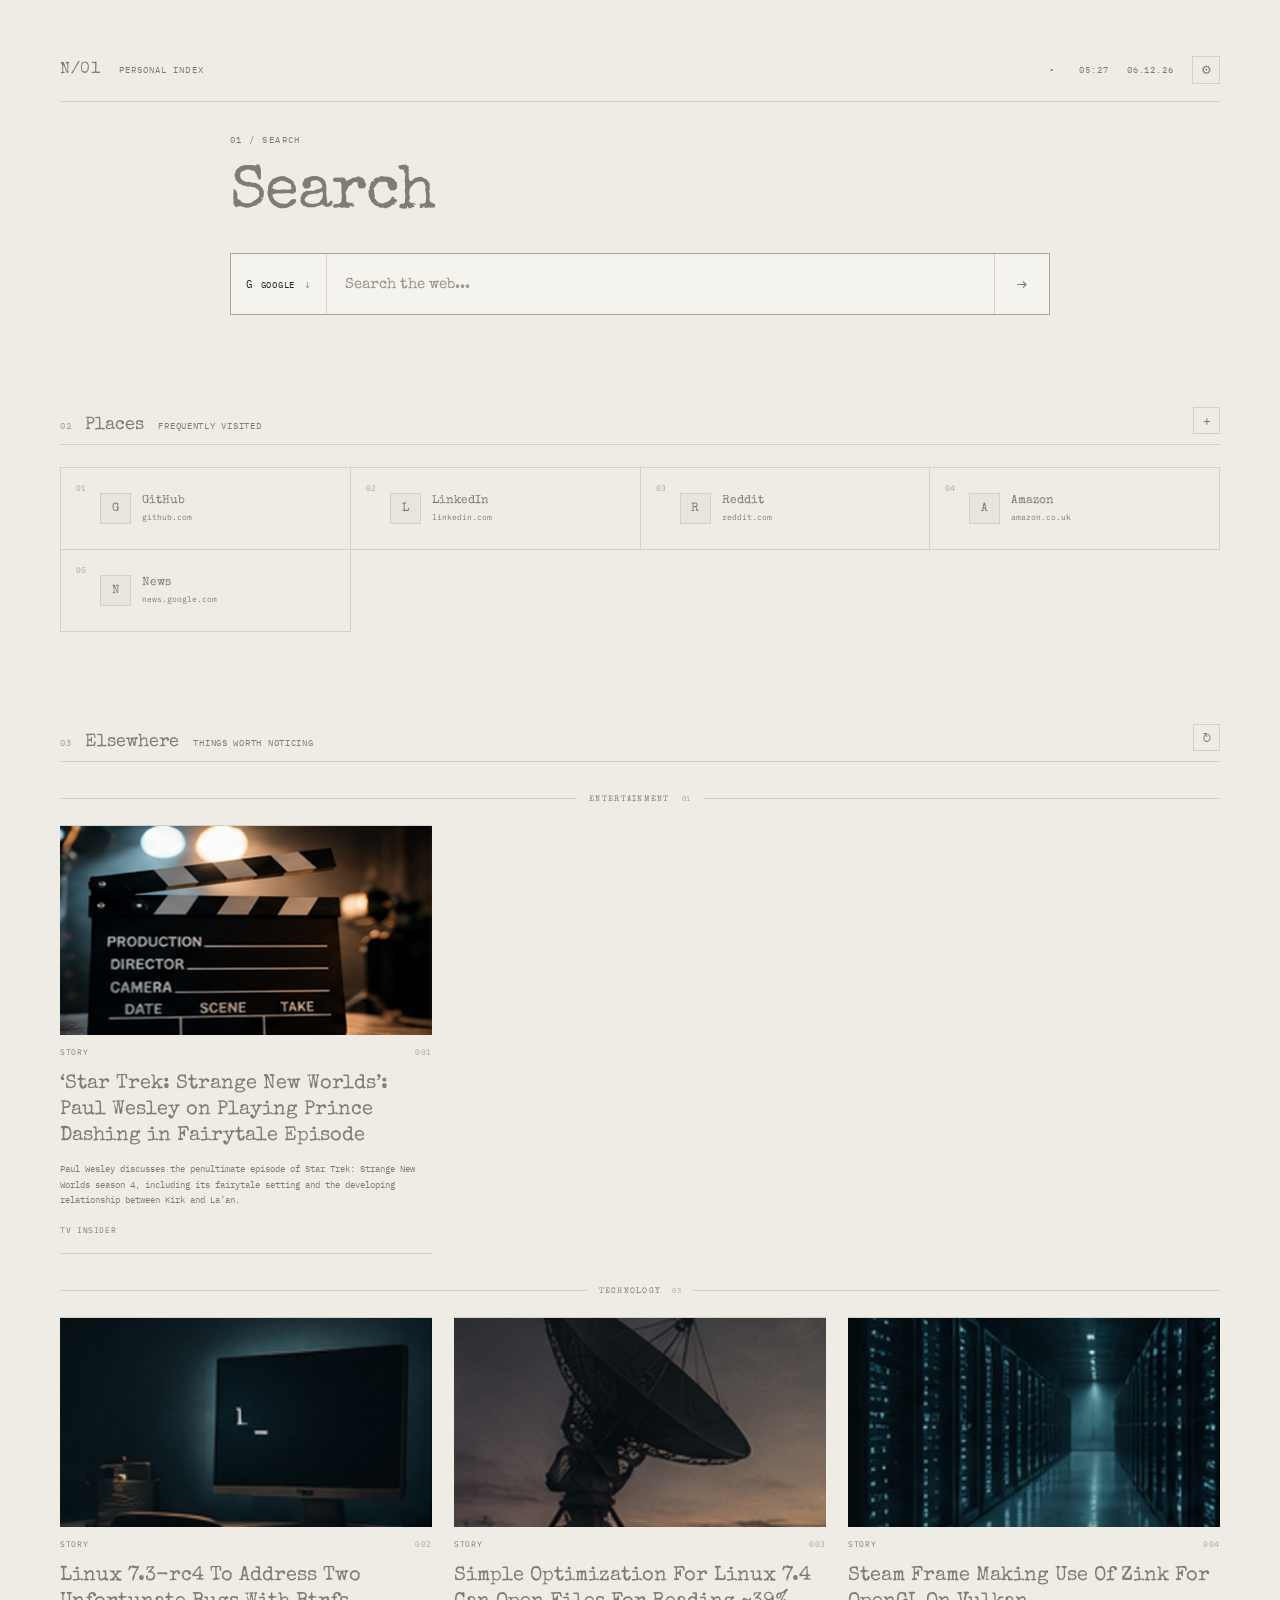
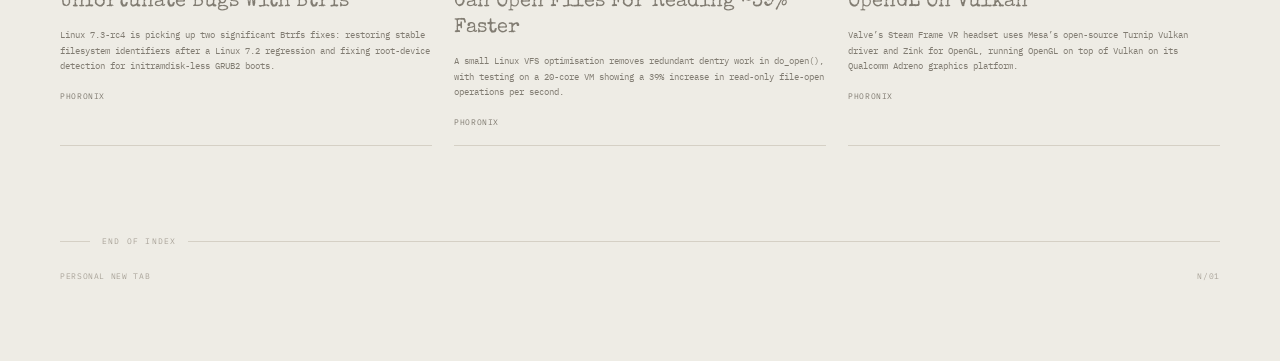
==== commit 95d8545d: "Add search history dropdown" ====
--- a/index.html
+++ b/index.html
@@ -167,6 +167,14 @@
             >
 
 
+            <div
+                class="search-history"
+                id="searchHistory"
+                hidden
+                aria-hidden="true"
+            ></div>
+
+
             <button
                 class="search-submit"
                 type="submit"
--- a/style/main.css
+++ b/style/main.css
@@ -1,3 +1,595 @@
+/* ================================================================
+   HALLOWEEN EFFECTS
+================================================================ */
+
+.halloween-bats {
+
+    position:
+        absolute;
+
+    top:
+        0;
+    left:
+        0;
+    right:
+        0;
+    bottom:
+        0;
+
+    z-index:
+        0;
+
+    overflow:
+        hidden;
+
+    pointer-events:
+        none;
+}
+
+
+.halloween-bat {
+
+    position:
+        absolute;
+
+    width:
+        0;
+
+    height:
+        0;
+
+    color:
+        var(--text);
+
+    opacity:
+        0.12;
+
+    will-change:
+        transform;
+}
+
+
+.halloween-bat-ltr {
+
+    left:
+        -70px;
+
+    animation:
+        halloween-bat-flight-ltr
+        var(--bat-duration)
+        linear
+        var(--bat-delay)
+        infinite;
+}
+
+
+.halloween-bat-rtl {
+
+    right:
+        -70px;
+
+    animation:
+        halloween-bat-flight-rtl
+        var(--bat-duration)
+        linear
+        var(--bat-delay)
+        infinite;
+}
+
+
+.halloween-bat-visual {
+
+    position:
+        relative;
+
+    transform-origin:
+        0 0;
+
+    width:
+        0;
+
+    height:
+        0;
+
+    display:
+        block;
+}
+
+
+.halloween-bat-rtl .halloween-bat-visual {
+
+    transform:
+        scaleX(-1);
+
+}
+
+
+.halloween-bat-motion {
+
+    position:
+        relative;
+
+    width:
+        0;
+
+    height:
+        0;
+
+    display:
+        block;
+
+    transform-origin:
+        0 0;
+
+    animation:
+        halloween-bat-flutter
+        0.68s
+        ease-in-out
+        infinite;
+}
+
+.halloween-bat-frame {
+
+    position:
+        absolute;
+
+    display:
+        block;
+
+    width:
+        auto;
+
+    height:
+        30px;
+
+    max-width:
+        none;
+
+    object-fit:
+        contain;
+
+    opacity:
+        0;
+
+    will-change:
+        opacity;
+
+    transform-origin:
+        0 0;
+}
+
+
+.halloween-bat-frame-1 {
+
+    left:
+        -25px;
+
+    top:
+        -5px;
+}
+
+
+.halloween-bat-frame-2 {
+
+    left:
+        -23px;
+
+    top:
+        -4px;
+}
+
+
+.halloween-bat-frame-3 {
+
+    left:
+        -25px;
+
+    top:
+        -25px;
+}
+
+
+
+
+
+.halloween-bat-frame-1,
+.halloween-bat-frame-2,
+.halloween-bat-frame-3 {
+
+    filter:
+        invert(0);
+}
+
+
+body.theme-dark .halloween-bat-frame-1,
+body.theme-dark .halloween-bat-frame-2,
+body.theme-dark .halloween-bat-frame-3 {
+
+    filter:
+        invert(1)
+        brightness(0.86);
+}
+
+
+.halloween-bat-frame-1 {
+
+    animation:
+        halloween-bat-frame-1
+        0.96s
+        linear
+        infinite;
+}
+
+
+.halloween-bat-frame-2 {
+
+    animation:
+        halloween-bat-frame-2
+        0.96s
+        linear
+        infinite;
+}
+
+
+.halloween-bat-frame-3 {
+
+    animation:
+        halloween-bat-frame-3
+        0.96s
+        linear
+        infinite;
+}
+
+
+@keyframes halloween-bat-frame-1 {
+
+    0%,
+    41.66%,
+    100% {
+        opacity:
+            1;
+    }
+
+    41.67%,
+    99.99% {
+        opacity:
+            0;
+    }
+}
+
+
+@keyframes halloween-bat-frame-2 {
+
+    0%,
+    33.32%,
+    75%,
+    100% {
+        opacity:
+            0;
+    }
+
+    33.33%,
+    58.33% {
+        opacity:
+            1;
+    }
+
+    58.34%,
+    74.99% {
+        opacity:
+            0;
+    }
+}
+
+
+@keyframes halloween-bat-frame-3 {
+
+    0%,
+    58.33%,
+    91.67%,
+    100% {
+        opacity:
+            0;
+    }
+
+    58.34%,
+    91.66% {
+        opacity:
+            1;
+    }
+}
+
+
+@keyframes halloween-bat-flutter {
+
+    0% {
+
+        transform:
+            translateY(0)
+            scale(var(--bat-size-scale));
+    }
+
+    12.5% {
+
+        transform:
+            translateY(
+                calc(var(--bat-rise) * 0.707)
+            )
+            scale(var(--bat-size-scale));
+    }
+
+    25% {
+
+        transform:
+            translateY(
+                var(--bat-rise)
+            )
+            scale(var(--bat-size-scale));
+    }
+
+    37.5% {
+
+        transform:
+            translateY(
+                calc(var(--bat-rise) * 0.707)
+            )
+            scale(var(--bat-size-scale));
+    }
+
+    50% {
+
+        transform:
+            translateY(0)
+            scale(var(--bat-size-scale));
+    }
+
+    62.5% {
+
+        transform:
+            translateY(
+                calc(var(--bat-rise) * -0.707)
+            )
+            scale(var(--bat-size-scale));
+    }
+
+    75% {
+
+        transform:
+            translateY(
+                calc(var(--bat-rise) * -1)
+            )
+            scale(var(--bat-size-scale));
+    }
+
+    87.5% {
+
+        transform:
+            translateY(
+                calc(var(--bat-rise) * -0.707)
+            )
+            scale(var(--bat-size-scale));
+    }
+
+    100% {
+
+        transform:
+            translateY(0)
+            scale(var(--bat-size-scale));
+    }
+}
+
+
+@keyframes halloween-bat-flight-ltr {
+
+    0% {
+
+        transform:
+            translate3d(
+                0,
+                0,
+                0
+            );
+    }
+
+    100% {
+
+        transform:
+            translate3d(
+                calc(100vw + 140px),
+                0,
+                0
+            );
+    }
+}
+
+
+@keyframes halloween-bat-flight-rtl {
+
+    0% {
+
+        transform:
+            translate3d(
+                0,
+                0,
+                0
+            );
+    }
+
+    100% {
+
+        transform:
+            translate3d(
+                calc(-100vw - 140px),
+                0,
+                0
+            );
+    }
+}
+
+
+.halloween-pumpkin-cluster {
+
+    position:
+        absolute;
+
+    right:
+        52px;
+
+    bottom:
+        -5px;
+
+    width:
+        112px;
+
+    height:
+        38px;
+
+    z-index:
+        2;
+
+    pointer-events:
+        none;
+}
+
+
+.halloween-pumpkin {
+
+    position:
+        absolute;
+
+    left:
+        0;
+
+    bottom:
+        0;
+
+    width:
+        34px;
+
+    height:
+        34px;
+
+    transform:
+        translate(-50%, var(--pumpkin-lift))
+        rotate(var(--pumpkin-rotation))
+        scale(var(--pumpkin-scale));
+
+    transform-origin:
+        50% 100%;
+}
+
+
+.halloween-pumpkin .halloween-pumpkin-light,
+.halloween-pumpkin .halloween-pumpkin-dark {
+
+    position:
+        absolute;
+
+    left:
+        0;
+
+    bottom:
+        0;
+
+    width:
+        100%;
+
+    height:
+        auto;
+}
+
+
+.halloween-pumpkin-dark {
+
+    display:
+        none;
+}
+
+
+body.theme-dark .halloween-pumpkin-light {
+
+    display:
+        none;
+}
+
+
+body.theme-dark .halloween-pumpkin-dark {
+
+    display:
+        block;
+}
+
+
+body.theme-dark .halloween-bat-frame {
+
+    filter:
+        invert(1)
+        brightness(0.86);
+}
+
+
+@media (prefers-reduced-motion: reduce) {
+
+    .halloween-bats {
+
+        display:
+            none;
+    }
+
+    .halloween-pumpkin {
+
+        transform:
+            translate(-50%, var(--pumpkin-lift))
+            rotate(var(--pumpkin-rotation))
+            scale(var(--pumpkin-scale));
+    }
+
+}
+
+
+/* ================================================================
+   FIREWORKS
+================================================================ */
+
+.fireworks {
+
+    position:
+        fixed;
+
+    inset:
+        0;
+
+    z-index:
+        0;
+
+    width:
+        100vw;
+
+    height:
+        100vh;
+
+    display:
+        block;
+
+    overflow:
+        hidden;
+
+    pointer-events:
+        none;
+}
+
+
+@media (prefers-reduced-motion: reduce) {
+
+    .fireworks {
+
+        display:
+            none;
+    }
+
+}
+
+
 /* ================================================================
    DESIGN TOKENS — LIGHT LIMINAL
 ================================================================ */
@@ -120,11 +712,14 @@
 
 body {
 
+    position:
+        relative;
+
     background:
         var(--background);
 
     color:
-        var(--text);
+        var(--muted);
 
     font-family:
         var(--font-mono);
@@ -149,6 +744,138 @@
 a {
     color: inherit;
     text-decoration: none;
+}
+
+
+/* ================================================================
+   CHRISTMAS SNOW
+================================================================ */
+
+.page {
+
+    position:
+        relative;
+
+    z-index:
+        1;
+}
+
+
+.christmas-snow {
+
+    position:
+        absolute;
+
+    top:
+        0;
+
+    left:
+        0;
+
+    right:
+        0;
+
+    bottom:
+        0;
+
+    z-index:
+        0;
+
+    overflow:
+        hidden;
+
+    pointer-events:
+        none;
+}
+
+
+.christmas-snowflake {
+
+    position:
+        absolute;
+
+    top:
+        var(--snow-top);
+
+    display:
+        block;
+
+    color:
+        var(--text);
+
+    font-family:
+        var(--font-display);
+
+    font-size:
+        var(--snow-size);
+
+    line-height:
+        1;
+
+    opacity:
+        var(--snow-opacity);
+
+    user-select:
+        none;
+
+    will-change:
+        transform;
+
+    animation:
+        christmas-snowfall
+        var(--snow-duration)
+        linear
+        var(--snow-delay)
+        infinite;
+}
+
+
+@keyframes christmas-snowfall {
+
+    0% {
+
+        transform:
+            translate3d(
+                0,
+                -10vh,
+                0
+            )
+            rotate(0deg);
+
+    }
+
+    50% {
+
+        transform:
+            translate3d(
+                var(--snow-drift),
+                50vh,
+                0
+            )
+            rotate(180deg);
+
+    }
+
+    100% {
+
+        transform:
+            translate3d(
+                0,
+                110vh,
+                0
+            )
+            rotate(360deg);
+
+    }
+}
+
+
+@media (prefers-reduced-motion: reduce) {
+
+    .christmas-snow {
+        display: none;
+    }
+
 }
 
 
@@ -668,6 +1395,12 @@
 
 .section-header {
 
+    position:
+        relative;
+
+    position:
+        relative;
+
     display:
         flex;
 
@@ -828,14 +1561,14 @@
         1px solid var(--line);
 
     background:
-        transparent;
+        var(--background);
 }
 
 
 .site:hover {
 
     background:
-        var(--surface);
+        var(--background);
 }
 
 
@@ -1065,14 +1798,14 @@
         1px solid var(--line);
 
     background:
-        transparent;
+        var(--background);
 }
 
 
 .article:hover {
 
     background:
-        var(--surface);
+        var(--background);
 }
 
 
